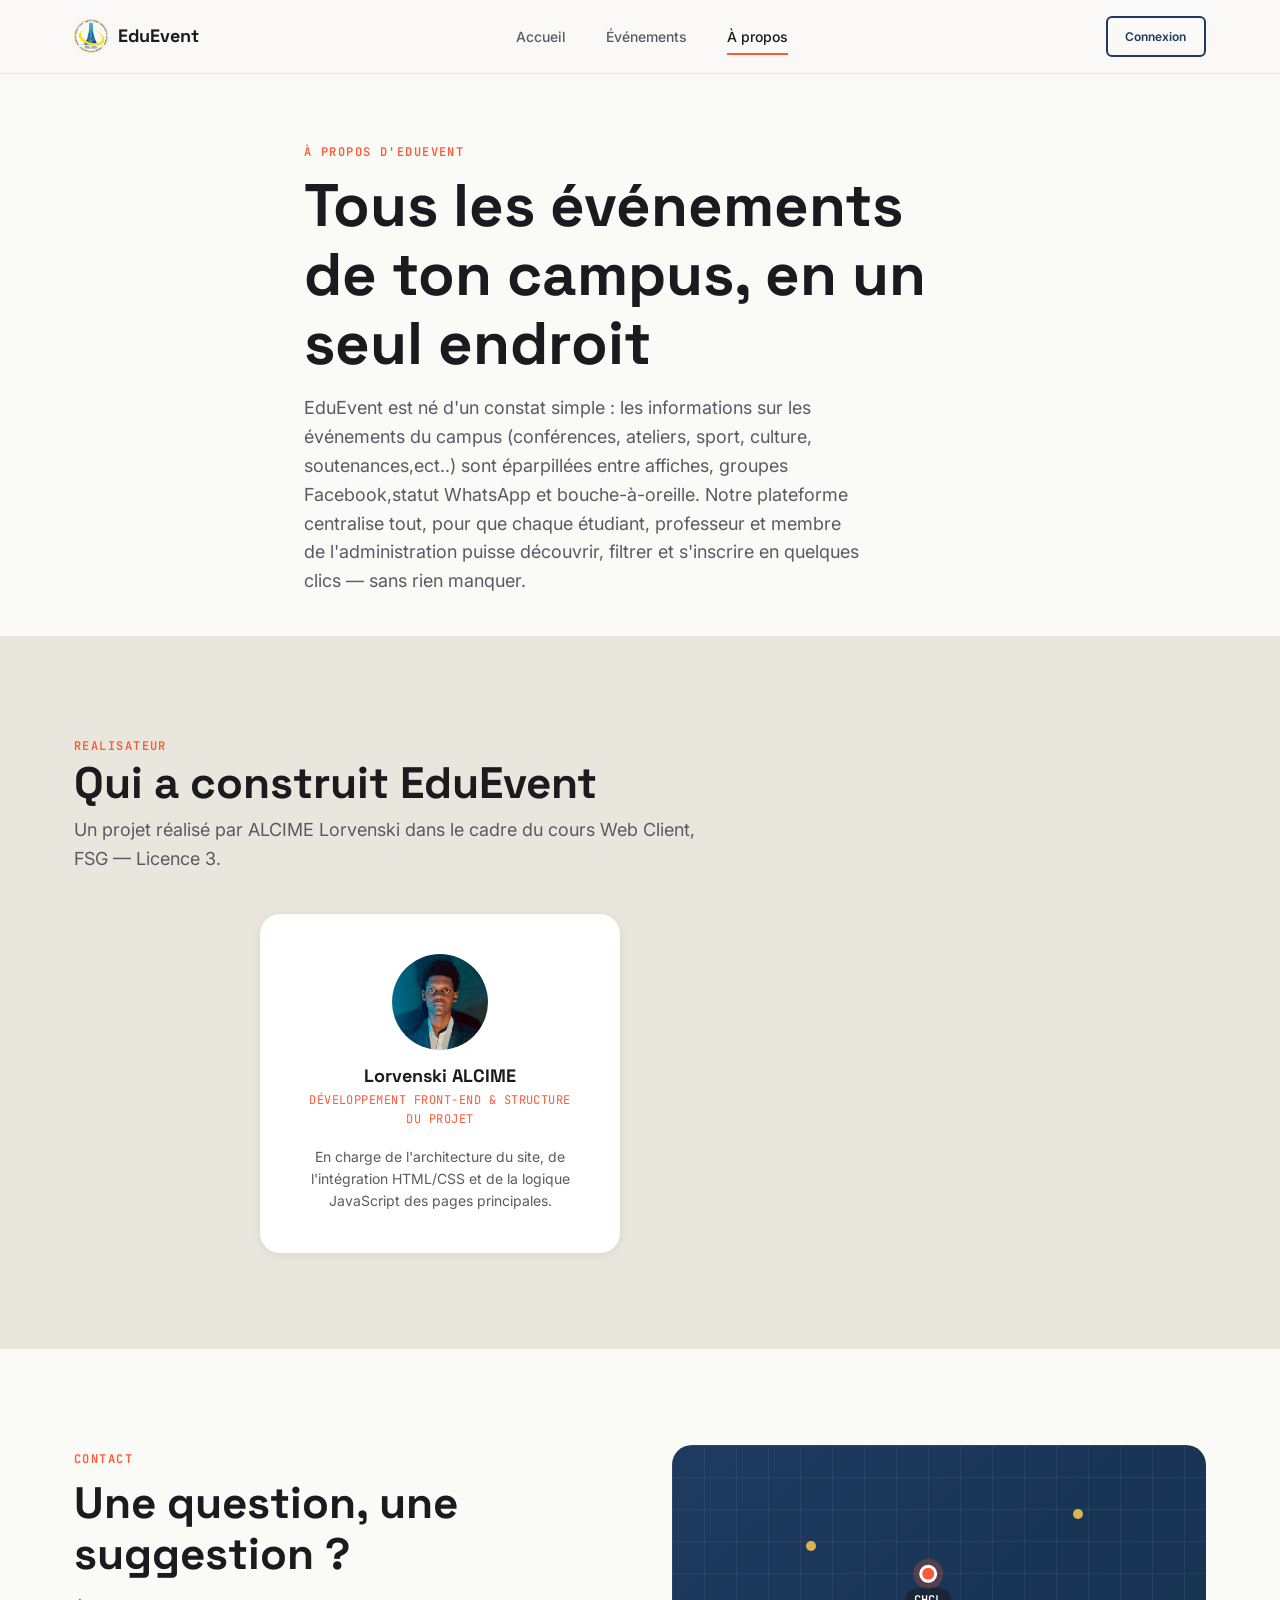
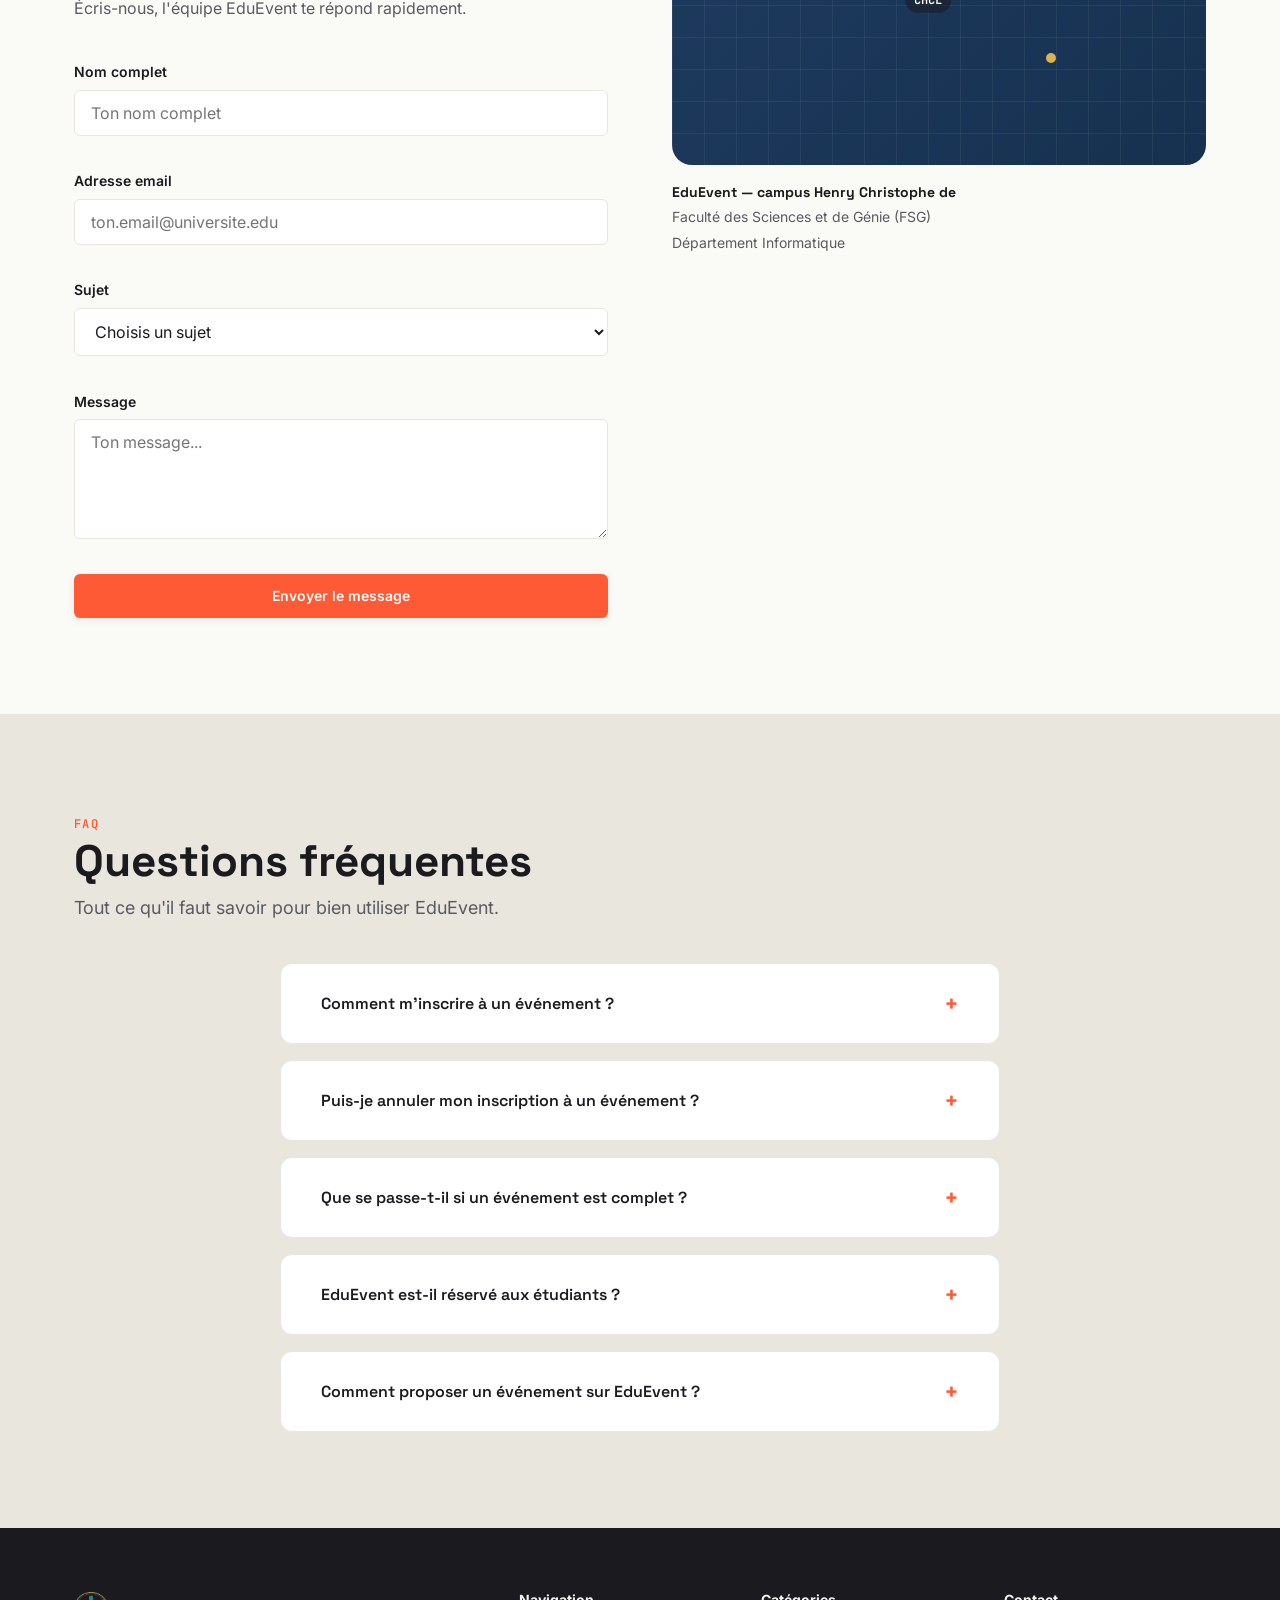
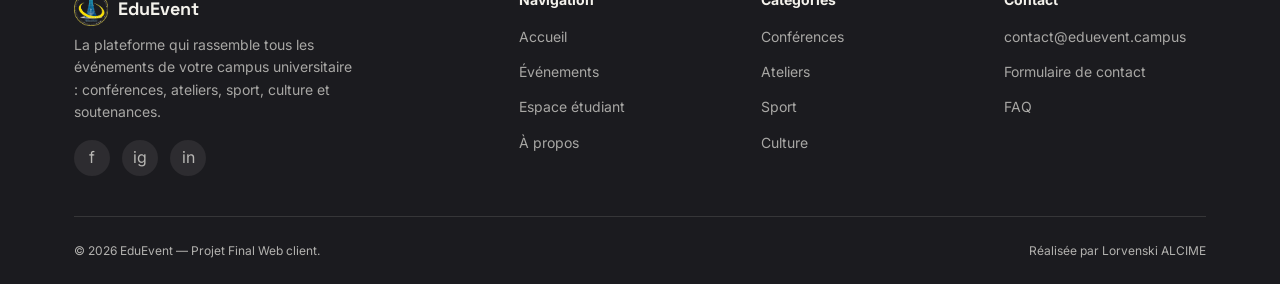
==== a-propos.html @ d927ce7f "Premier commit" ====
<!DOCTYPE html>
<html lang="fr">
<head>
  <meta charset="UTF-8">
  <meta name="viewport" content="width=device-width, initial-scale=1.0">
  <title>À propos — EduEvent</title>
  <meta name="description" content="Découvrez EduEvent, l'équipe derrière le projet, et contactez-nous pour toute question.">
  <link rel="stylesheet" href="css/style.css">
  <link rel="stylesheet" href="css/animations.css">
  <link rel="stylesheet" href="css/responsive.css">
</head>
<body>

  <!-- ============ HEADER ============ -->
  <header class="site-header">
    <nav class="nav">
      <a href="index.html" class="nav-logo">
        <img src="images/logo.png" alt="Logo EduEvent" class="logo-mark">
        EduEvent
      </a>

      <button class="nav-toggle" id="navToggle" aria-label="Ouvrir le menu" aria-expanded="false" aria-controls="navLinks">
        <span></span><span></span><span></span>
      </button>

      <ul class="nav-links" id="navLinks">
        <li><a href="index.html">Accueil</a></li>
        <li><a href="evenements.html">Événements</a></li>
        <li><a href="a-propos.html" class="active">À propos</a></li>
      </ul>

      <div class="nav-actions">
        <a href="profil.html" class="btn btn-secondary btn-sm">Connexion</a>
      </div>
    </nav>
  </header>

  <main>

    <!-- ============ PRÉSENTATION DE LA PLATEFORME ============ -->
    <section class="page-header">
      <div class="container about-intro">
        <span class="eyebrow">À propos d'EduEvent</span>
        <h1>Tous les événements de ton campus, en un seul endroit</h1>
        <p>
          EduEvent est né d'un constat simple : les informations sur les événements du campus
          (conférences, ateliers, sport, culture, soutenances,ect..) sont éparpillées entre affiches,
          groupes Facebook,statut WhatsApp et bouche-à-oreille. Notre plateforme centralise tout, pour que chaque
          étudiant, professeur et membre de l'administration puisse découvrir, filtrer et s'inscrire
          en quelques clics — sans rien manquer.
        </p>
      </div>
    </section>

    <!-- ============ realisateur ============ -->
    <section class="section section--alt">
      <div class="container">
        <div class="section-header">
          <span class="eyebrow">Realisateur</span>
          <h2>Qui a construit EduEvent</h2>
          <p>Un projet réalisé  par ALCIME Lorvenski dans le cadre du cours Web Client, FSG — Licence 3.</p>
        </div>

        <div class="team-grid">
          <article class="team-card">
            <img class="team-photo" src="images/events/Lorvensky.jpg" alt="Photo de Lorvensky">
            <h3 class="team-name">Lorvenski ALCIME</h3>
            <span class="team-role">Développement Front-End &amp; Structure du projet</span>
            <p class="team-bio">En charge de l'architecture du site, de l'intégration HTML/CSS et de la logique JavaScript des pages principales.</p>
          </article>

        </div>
      </div>
    </section>

    <!-- ============ CONTACT + CARTE ============ -->
    <section class="section" id="contact">
      <div class="container contact-grid">

        <div class="contact-form-wrap">
          <span class="eyebrow">Contact</span>
          <h2>Une question, une suggestion ?</h2>
          <p class="mt-sm">Écris-nous, l'équipe EduEvent te répond rapidement.</p>

          <form class="contact-form" id="contactForm" novalidate>
            <div class="form-group" id="contactNameGroup">
              <label for="contactName">Nom complet</label>
              <input type="text" id="contactName" name="contactName" placeholder="Ton nom complet">
              <span class="form-error" id="contactNameError"></span>
            </div>

            <div class="form-group" id="contactEmailGroup">
              <label for="contactEmail">Adresse email</label>
              <input type="email" id="contactEmail" name="contactEmail" placeholder="ton.email@universite.edu">
              <span class="form-error" id="contactEmailError"></span>
            </div>

            <div class="form-group" id="contactSubjectGroup">
              <label for="contactSubject">Sujet</label>
              <select id="contactSubject" name="contactSubject">
                <option value="">Choisis un sujet</option>
                <option value="question">Question générale</option>
                <option value="bug">Signaler un problème technique</option>
                <option value="partenariat">Proposer un événement / partenariat</option>
                <option value="autre">Autre</option>
              </select>
              <span class="form-error" id="contactSubjectError"></span>
            </div>

            <div class="form-group" id="contactMessageGroup">
              <label for="contactMessage">Message</label>
              <textarea id="contactMessage" name="contactMessage" placeholder="Ton message..."></textarea>
              <span class="form-error" id="contactMessageError"></span>
            </div>

            <button type="submit" class="btn btn-primary btn-block">Envoyer le message</button>
          </form>

          <p class="contact-success" id="contactSuccess" hidden>
            ✓ Merci ! Ton message a bien été envoyé, on te répond très vite.
          </p>
        </div>

        <div class="map-wrap">
          <div class="map-simulated" role="img" aria-label="Carte stylisée du campus Henry Christophe">
            <div class="map-grid-lines"></div>
            <div class="map-pin map-pin--main">
              <span class="map-pin-dot"></span>
              <span class="map-pin-label">CHCL</span>
            </div>
            <div class="map-pin map-pin--secondary" style="top: 30%; left: 25%;"></div>
            <div class="map-pin map-pin--secondary" style="top: 65%; left: 70%;"></div>
            <div class="map-pin map-pin--secondary" style="top: 20%; left: 75%;"></div>
          </div>
          <div class="map-info">
            <strong>EduEvent — campus Henry Christophe de </strong>
            <span>Faculté des Sciences et de Génie (FSG)</span>
            <span>Département Informatique</span>
          </div>
        </div>

      </div>
    </section>

    <!-- ============ FAQ ============ -->
    <section class="section section--alt" id="faq">
      <div class="container">
        <div class="section-header">
          <span class="eyebrow">FAQ</span>
          <h2>Questions fréquentes</h2>
          <p>Tout ce qu'il faut savoir pour bien utiliser EduEvent.</p>
        </div>

        <div class="accordion" id="faqAccordion">

          <div class="accordion-item">
            <button class="accordion-trigger" aria-expanded="false">
              <span>Comment m'inscrire à un événement ?</span>
              <span class="accordion-icon" aria-hidden="true">+</span>
            </button>
            <div class="accordion-content">
              <p>Va sur la page « Événements », trouve celui qui t'intéresse, clique sur « Voir plus » puis remplis le formulaire d'inscription sur la page de détail. Tu reçois une confirmation immédiate.</p>
            </div>
          </div>

          <div class="accordion-item">
            <button class="accordion-trigger" aria-expanded="false">
              <span>Puis-je annuler mon inscription à un événement ?</span>
              <span class="accordion-icon" aria-hidden="true">+</span>
            </button>
            <div class="accordion-content">
              <p>Oui. Connecte-toi à ton espace étudiant, va dans « Mes événements inscrits » et clique sur « Annuler » à côté de l'événement concerné.</p>
            </div>
          </div>

          <div class="accordion-item">
            <button class="accordion-trigger" aria-expanded="false">
              <span>Que se passe-t-il si un événement est complet ?</span>
              <span class="accordion-icon" aria-hidden="true">+</span>
            </button>
            <div class="accordion-content">
              <p>Le formulaire d'inscription est désactivé et la page affiche « Complet ». Tu peux contacter l'organisateur indiqué sur la page de l'événement pour savoir s'il existe une liste d'attente.</p>
            </div>
          </div>

          <div class="accordion-item">
            <button class="accordion-trigger" aria-expanded="false">
              <span>EduEvent est-il réservé aux étudiants ?</span>
              <span class="accordion-icon" aria-hidden="true">+</span>
            </button>
            <div class="accordion-content">
              <p>Non, la plateforme est ouverte à toute la communauté universitaire : étudiants, professeurs et personnel administratif peuvent consulter et s'inscrire aux événements.</p>
            </div>
          </div>

          <div class="accordion-item">
            <button class="accordion-trigger" aria-expanded="false">
              <span>Comment proposer un événement sur EduEvent ?</span>
              <span class="accordion-icon" aria-hidden="true">+</span>
            </button>
            <div class="accordion-content">
              <p>Utilise le formulaire de contact ci-dessus en choisissant le sujet « Proposer un événement / partenariat » : notre équipe étudie chaque proposition.</p>
            </div>
          </div>

        </div>
      </div>
    </section>

  </main>

  <!-- ============ FOOTER ============ -->
  <footer class="site-footer">
    <div class="container">
      <div class="footer-grid">
        <div class="footer-brand">
          <a href="index.html" class="nav-logo">
            <img src="images/logo.png" alt="Logo EduEvent" class="logo-mark">
            EduEvent
          </a>
          <p>La plateforme qui rassemble tous les événements de votre campus universitaire : conférences, ateliers, sport, culture et soutenances.</p>
          <div class="footer-social">
            <a href="#" aria-label="Facebook">f</a>
            <a href="#" aria-label="Instagram">ig</a>
            <a href="#" aria-label="LinkedIn">in</a>
          </div>
        </div>
        <div class="footer-col">
          <h4>Navigation</h4>
          <ul>
            <li><a href="index.html">Accueil</a></li>
            <li><a href="evenements.html">Événements</a></li>
            <li><a href="profil.html">Espace étudiant</a></li>
            <li><a href="a-propos.html">À propos</a></li>
          </ul>
        </div>
        <div class="footer-col">
          <h4>Catégories</h4>
          <ul>
            <li><a href="evenements.html?categorie=conference">Conférences</a></li>
            <li><a href="evenements.html?categorie=atelier">Ateliers</a></li>
            <li><a href="evenements.html?categorie=sport">Sport</a></li>
            <li><a href="evenements.html?categorie=culture">Culture</a></li>
          </ul>
        </div>
        <div class="footer-col">
          <h4>Contact</h4>
          <ul>
            <li><a href="mailto:contact@eduevent.campus">contact@eduevent.campus</a></li>
            <li><a href="a-propos.html#contact">Formulaire de contact</a></li>
            <li><a href="a-propos.html#faq">FAQ</a></li>
          </ul>
        </div>
      </div>
      <div class="footer-bottom">
        <span>© 2026 EduEvent — Projet Final Web client.</span>
        <span>Réalisée par Lorvenski ALCIME</span>
      </div>
    </div>
  </footer>

  <script src="js/main.js"></script>
</body>
</html>
---- css/style.css ----
/* ==========================================================================
   EduEvent — style.css
   Styles globaux : variables, reset, typographie, composants partagés
   ========================================================================== */

/* --- Polices --- */
@import url('https://fonts.googleapis.com/css2?family=Space+Grotesk:wght@500;600;700&family=Inter:wght@400;500;600;700&family=JetBrains+Mono:wght@400;500;600&display=swap');

/* --- Variables --- */
:root {
  /* Couleurs */
  --color-ink: #1B1B1F;
  --color-paper: #FAFAF7;
  --color-white: #FFFFFF;
  --color-coral: #FF5A36;
  --color-coral-dark: #E0431F;
  --color-navy: #1E3A5F;
  --color-navy-light: #2C5282;
  --color-amber: #FFC94D;
  --color-beige: #E8E6DD;

  /* Texte */
  --text-primary: var(--color-ink);
  --text-secondary: #5A5A63;
  --text-on-dark: #F4F2EC;

  /* Typographie */
  --font-display: 'Space Grotesk', sans-serif;
  --font-body: 'Inter', sans-serif;
  --font-mono: 'JetBrains Mono', monospace;

  /* Échelle de type */
  --fs-xs: 0.75rem;
  --fs-sm: 0.875rem;
  --fs-base: 1rem;
  --fs-md: 1.125rem;
  --fs-lg: 1.5rem;
  --fs-xl: 2rem;
  --fs-2xl: 2.75rem;
  --fs-3xl: 3.75rem;

  /* Espacements */
  --space-xs: 0.5rem;
  --space-sm: 1rem;
  --space-md: 1.5rem;
  --space-lg: 2.5rem;
  --space-xl: 4rem;
  --space-2xl: 6rem;

  /* Rayons & ombres */
  --radius-sm: 6px;
  --radius-md: 12px;
  --radius-lg: 20px;
  --shadow-sm: 0 2px 8px rgba(27, 27, 31, 0.08);
  --shadow-md: 0 8px 24px rgba(27, 27, 31, 0.12);
  --shadow-lg: 0 16px 40px rgba(27, 27, 31, 0.18);

  /* Largeur de contenu */
  --container-width: 1180px;
}

/* --- Reset --- */
* {
  margin: 0;
  padding: 0;
  box-sizing: border-box;
}

/* Garantit que l'attribut HTML [hidden] est toujours respecté, même si un
   composant définit son propre display (flex/grid/etc.) sur ce même élément.
   Sans cette règle, .auth-section{display:flex} par exemple écraserait le
   display:none implicite de [hidden] et l'élément resterait visible. */
[hidden] {
  display: none !important;
}

html {
  scroll-behavior: smooth;
}

body {
  font-family: var(--font-body);
  color: var(--text-primary);
  background-color: var(--color-paper);
  line-height: 1.6;
  -webkit-font-smoothing: antialiased;
}

img {
  max-width: 100%;
  display: block;
}

a {
  text-decoration: none;
  color: inherit;
}

ul, ol {
  list-style: none;
}

button {
  font-family: inherit;
  cursor: pointer;
  border: none;
  background: none;
}

input, textarea, select {
  font-family: inherit;
  font-size: inherit;
}

/* --- Focus visible (accessibilité) --- */
a:focus-visible,
button:focus-visible,
input:focus-visible,
textarea:focus-visible,
select:focus-visible {
  outline: 3px solid var(--color-coral);
  outline-offset: 2px;
  border-radius: var(--radius-sm);
}

/* --- Typographie --- */
h1, h2, h3, h4 {
  font-family: var(--font-display);
  color: var(--color-ink);
  line-height: 1.15;
  font-weight: 700;
}

h1 { font-size: var(--fs-3xl); }
h2 { font-size: var(--fs-2xl); }
h3 { font-size: var(--fs-lg); }
h4 { font-size: var(--fs-md); }

p {
  color: var(--text-secondary);
}

.eyebrow {
  font-family: var(--font-mono);
  font-size: var(--fs-xs);
  letter-spacing: 0.12em;
  text-transform: uppercase;
  color: var(--color-coral);
  font-weight: 600;
}

/* --- Layout --- */
.container {
  width: 100%;
  max-width: var(--container-width);
  margin: 0 auto;
  padding: 0 var(--space-md);
}

.section {
  padding: var(--space-2xl) 0;
}

.section-header {
  max-width: 640px;
  margin-bottom: var(--space-lg);
}

.section-header p {
  margin-top: var(--space-xs);
  font-size: var(--fs-md);
}

.section--alt {
  background-color: var(--color-beige);
}

.section--dark {
  background-color: var(--color-navy);
  color: var(--text-on-dark);
}

.section--dark h2,
.section--dark h3,
.section--dark h4 {
  color: var(--text-on-dark);
}

.section--dark p {
  color: rgba(244, 242, 236, 0.78);
}

/* --- Boutons --- */
.btn {
  display: inline-flex;
  align-items: center;
  justify-content: center;
  gap: 0.5rem;
  font-family: var(--font-body);
  font-weight: 600;
  font-size: var(--fs-sm);
  padding: 0.85rem 1.6rem;
  border-radius: var(--radius-sm);
  transition: transform 0.15s ease, box-shadow 0.15s ease, background-color 0.15s ease;
  white-space: nowrap;
}

.btn:hover {
  transform: translateY(-2px);
}

.btn-primary {
  background-color: var(--color-coral);
  color: var(--color-white);
  box-shadow: var(--shadow-sm);
}

.btn-primary:hover {
  background-color: var(--color-coral-dark);
  box-shadow: var(--shadow-md);
}

.btn-secondary {
  background-color: transparent;
  color: var(--color-navy);
  border: 2px solid var(--color-navy);
}

.btn-secondary:hover {
  background-color: var(--color-navy);
  color: var(--color-white);
}

.btn-ghost {
  background-color: rgba(255, 255, 255, 0.12);
  color: var(--text-on-dark);
  border: 1px solid rgba(244, 242, 236, 0.35);
}

.btn-ghost:hover {
  background-color: rgba(255, 255, 255, 0.22);
}

.btn-block {
  width: 100%;
}

.btn-sm {
  padding: 0.55rem 1.1rem;
  font-size: var(--fs-xs);
}

/* --- Header / Navigation --- */
.site-header {
  position: sticky;
  top: 0;
  z-index: 100;
  background-color: rgba(250, 249, 247, 0.92);
  backdrop-filter: blur(8px);
  border-bottom: 1px solid var(--color-beige);
}

.nav {
  display: flex;
  align-items: center;
  justify-content: space-between;
  padding: 1rem var(--space-md);
  max-width: var(--container-width);
  margin: 0 auto;
}

.nav-logo {
  display: flex;
  align-items: center;
  gap: 0.6rem;
  font-family: var(--font-display);
  font-weight: 700;
  font-size: var(--fs-md);
  color: var(--color-ink);
}

.nav-logo .logo-mark {
  width: 34px;
  height: 34px;
  border-radius: 8px;
  object-fit: cover;
  flex-shrink: 0;
}

.nav-links {
  display: flex;
  align-items: center;
  gap: var(--space-lg);
}

.nav-links a {
  font-weight: 500;
  font-size: var(--fs-sm);
  color: var(--text-secondary);
  position: relative;
  padding: 0.25rem 0;
}

.nav-links a:hover,
.nav-links a.active {
  color: var(--color-ink);
}

.nav-links a.active::after {
  content: '';
  position: absolute;
  left: 0;
  bottom: -6px;
  width: 100%;
  height: 2px;
  background-color: var(--color-coral);
}

.nav-actions {
  display: flex;
  align-items: center;
  gap: var(--space-sm);
}

.nav-toggle {
  display: none;
  flex-direction: column;
  gap: 5px;
  padding: 0.5rem;
}

.nav-toggle span {
  width: 22px;
  height: 2px;
  background-color: var(--color-ink);
  border-radius: 2px;
}

/* --- Footer --- */
.site-footer {
  background-color: var(--color-ink);
  color: rgba(244, 242, 236, 0.7);
  padding: var(--space-xl) 0 var(--space-md);
}

.footer-grid {
  display: grid;
  grid-template-columns: 2fr 1fr 1fr 1fr;
  gap: var(--space-lg);
  padding-bottom: var(--space-lg);
  border-bottom: 1px solid rgba(244, 242, 236, 0.12);
}

.footer-brand .nav-logo {
  color: var(--text-on-dark);
  margin-bottom: var(--space-xs);
}

.footer-brand p {
  color: rgba(244, 242, 236, 0.65);
  font-size: var(--fs-sm);
  max-width: 280px;
}

.footer-col h4 {
  color: var(--text-on-dark);
  font-size: var(--fs-sm);
  font-family: var(--font-body);
  font-weight: 700;
  margin-bottom: var(--space-sm);
}

.footer-col ul {
  display: flex;
  flex-direction: column;
  gap: 0.6rem;
}

.footer-col a {
  font-size: var(--fs-sm);
  color: rgba(244, 242, 236, 0.65);
  transition: color 0.15s ease;
}

.footer-col a:hover {
  color: var(--color-amber);
}

.footer-social {
  display: flex;
  gap: 0.75rem;
  margin-top: var(--space-sm);
}

.footer-social a {
  width: 36px;
  height: 36px;
  border-radius: 50%;
  background-color: rgba(244, 242, 236, 0.08);
  display: flex;
  align-items: center;
  justify-content: center;
  transition: background-color 0.15s ease;
}

.footer-social a:hover {
  background-color: var(--color-coral);
}

.footer-bottom {
  display: flex;
  justify-content: space-between;
  align-items: center;
  padding-top: var(--space-md);
  font-size: var(--fs-xs);
  flex-wrap: wrap;
  gap: var(--space-xs);
}

/* --- Ticket d'événement (signature visuelle) --- */
.ticket-card {
  display: grid;
  grid-template-columns: 1fr auto;
  background-color: var(--color-white);
  border-radius: var(--radius-md);
  overflow: hidden;
  box-shadow: var(--shadow-sm);
  transition: transform 0.2s ease, box-shadow 0.2s ease;
  position: relative;
}

.ticket-card:hover {
  transform: translateY(-6px);
  box-shadow: var(--shadow-lg);
}

.ticket-main {
  display: flex;
  flex-direction: column;
}

.ticket-image {
  width: 100%;
  aspect-ratio: 16/10;
  object-fit: cover;
  background-color: var(--color-beige);
}

.ticket-body {
  padding: var(--space-sm) var(--space-sm) var(--space-md);
  display: flex;
  flex-direction: column;
  gap: 0.5rem;
  flex: 1;
}

.ticket-category {
  font-family: var(--font-mono);
  font-size: var(--fs-xs);
  letter-spacing: 0.06em;
  text-transform: uppercase;
  color: var(--color-coral);
  font-weight: 600;
}

.ticket-title {
  font-size: var(--fs-md);
  line-height: 1.3;
}

.ticket-meta {
  display: flex;
  flex-direction: column;
  gap: 0.3rem;
  font-size: var(--fs-sm);
  color: var(--text-secondary);
  margin-top: auto;
  padding-top: 0.5rem;
}

.ticket-meta span {
  display: flex;
  align-items: center;
  gap: 0.4rem;
}

.ticket-footer {
  display: flex;
  align-items: center;
  justify-content: space-between;
  padding-top: var(--space-sm);
  margin-top: 0.5rem;
}

/* Le talon perforé, façon vrai billet */
.ticket-stub {
  width: 64px;
  background-color: var(--color-navy);
  display: flex;
  align-items: center;
  justify-content: center;
  position: relative;
  border-left: 2px dashed rgba(244, 242, 236, 0.35);
}

.ticket-stub::before,
.ticket-stub::after {
  content: '';
  position: absolute;
  width: 18px;
  height: 18px;
  background-color: var(--color-paper);
  border-radius: 50%;
  left: -9px;
}

.ticket-stub::before { top: -9px; }
.ticket-stub::after { bottom: -9px; }

.ticket-stub-label {
  font-family: var(--font-mono);
  font-size: var(--fs-xs);
  font-weight: 600;
  color: var(--text-on-dark);
  letter-spacing: 0.1em;
  text-transform: uppercase;
  writing-mode: vertical-rl;
  transform: rotate(180deg);
}

/* --- Badge places restantes --- */
.badge-places {
  font-family: var(--font-mono);
  font-size: var(--fs-xs);
  font-weight: 600;
  padding: 0.3rem 0.65rem;
  border-radius: 999px;
  background-color: var(--color-beige);
  color: var(--color-navy);
}

.badge-places.is-low {
  background-color: rgba(255, 90, 54, 0.12);
  color: var(--color-coral-dark);
}

.badge-places.is-full {
  background-color: rgba(27, 27, 31, 0.08);
  color: var(--text-secondary);
}

/* --- Grille responsive générique --- */
.grid-events {
  display: grid;
  grid-template-columns: repeat(auto-fit, minmax(280px, 1fr));
  gap: var(--space-md);
}

/* --- Formulaires --- */
.form-group {
  display: flex;
  flex-direction: column;
  gap: 0.4rem;
  margin-bottom: var(--space-sm);
}

.form-group label {
  font-size: var(--fs-sm);
  font-weight: 600;
  color: var(--color-ink);
}

.form-group input,
.form-group select,
.form-group textarea {
  padding: 0.75rem 1rem;
  border: 1.5px solid var(--color-beige);
  border-radius: var(--radius-sm);
  background-color: var(--color-white);
  font-size: var(--fs-base);
  color: var(--text-primary);
  transition: border-color 0.15s ease;
}

.form-group input:focus,
.form-group select:focus,
.form-group textarea:focus {
  border-color: var(--color-navy);
}

.form-group textarea {
  resize: vertical;
  min-height: 120px;
}

.form-error {
  font-size: var(--fs-xs);
  color: var(--color-coral-dark);
  font-weight: 500;
  min-height: 1em;
}

.form-group.has-error input,
.form-group.has-error select,
.form-group.has-error textarea {
  border-color: var(--color-coral);
}

.form-row {
  display: grid;
  grid-template-columns: 1fr 1fr;
  gap: var(--space-sm);
}

/* --- Utilitaires --- */
.text-center { text-align: center; }
.mt-sm { margin-top: var(--space-sm); }
.mt-md { margin-top: var(--space-md); }
.mt-lg { margin-top: var(--space-lg); }
.visually-hidden {
  position: absolute;
  width: 1px;
  height: 1px;
  overflow: hidden;
  clip: rect(0,0,0,0);
}

/* ==========================================================================
   Composants — Page Accueil
   ========================================================================== */

/* --- Hero --- */
.hero {
  position: relative;
  padding: var(--space-xl) 0 var(--space-2xl);
  overflow: hidden;
  background-image:
    linear-gradient(rgba(250, 249, 247, 0.93), rgba(250, 249, 247, 0.93)),
    url('../images/hero-bg.jpg');
  background-size: cover;
  background-position: center;
}

.hero-grid {
  display: grid;
  grid-template-columns: 1.1fr 0.9fr;
  gap: var(--space-xl);
  align-items: center;
}

.hero-content h1 {
  margin-top: var(--space-sm);
}

.text-coral { color: var(--color-coral); }

.hero-subtitle {
  font-size: var(--fs-md);
  max-width: 480px;
  margin-top: var(--space-sm);
}

.hero-actions {
  display: flex;
  gap: var(--space-sm);
  margin-top: var(--space-lg);
  flex-wrap: wrap;
}

/* Pile de tickets décalés dans le hero */
.hero-visual {
  position: relative;
  height: 380px;
}

.hero-ticket-stack {
  position: relative;
  width: 100%;
  height: 100%;
}

.hero-ticket {
  position: absolute;
  display: flex;
  flex-direction: column;
  gap: 0.3rem;
  background-color: var(--color-white);
  border-radius: var(--radius-md);
  padding: var(--space-sm) var(--space-md);
  box-shadow: var(--shadow-md);
  width: 250px;
  border-left: 4px solid var(--color-coral);
}

.hero-ticket strong {
  font-family: var(--font-display);
  font-size: var(--fs-base);
  color: var(--color-ink);
}

.hero-ticket-date {
  font-family: var(--font-mono);
  font-size: var(--fs-xs);
  color: var(--text-secondary);
}

.hero-ticket--1 {
  top: 0;
  right: 40px;
  z-index: 3;
}

.hero-ticket--2 {
  top: 140px;
  right: 140px;
  z-index: 2;
  border-left-color: var(--color-navy);
}

.hero-ticket--3 {
  top: 280px;
  right: 20px;
  z-index: 1;
  border-left-color: var(--color-amber);
}

/* --- Stats --- */
.stats-section {
  padding: var(--space-xl) 0;
}

.stats-grid {
  display: grid;
  grid-template-columns: repeat(4, 1fr);
  gap: var(--space-lg);
  text-align: center;
}

.stat-item {
  display: flex;
  flex-direction: column;
  gap: 0.4rem;
}

.stat-number {
  font-family: var(--font-mono);
  font-size: var(--fs-2xl);
  font-weight: 600;
  color: var(--color-amber);
}

.stat-label {
  font-size: var(--fs-sm);
  color: rgba(244, 242, 236, 0.75);
}

/* --- Newsletter --- */
.newsletter-section {
  overflow: hidden;
}

.newsletter-text h2 {
  margin-top: var(--space-xs);
}

.newsletter-grid {
  display: grid;
  grid-template-columns: 1.2fr 1fr;
  gap: var(--space-lg);
  align-items: center;
}

.newsletter-form {
  display: flex;
  gap: 0.75rem;
  align-items: flex-start;
}

.newsletter-form .form-group {
  flex: 1;
  margin-bottom: 0;
}

.newsletter-success {
  margin-top: var(--space-sm);
  color: var(--color-navy);
  font-weight: 600;
  grid-column: 2;
}

.loading-text {
  color: var(--text-secondary);
  font-style: italic;
}

/* ==========================================================================
   Composants — Page Liste des événements
   ========================================================================== */

/* --- En-tête de page --- */
.page-header {
  padding: var(--space-xl) 0 var(--space-lg);
}

.page-header h1 {
  margin-top: var(--space-xs);
}

.page-header p {
  margin-top: var(--space-xs);
  font-size: var(--fs-md);
  max-width: 560px;
}

/* --- Barre de recherche --- */
.filters-section {
  padding-bottom: var(--space-lg);
}

.search-bar {
  display: flex;
  align-items: center;
  gap: 0.75rem;
  background-color: var(--color-white);
  border: 1.5px solid var(--color-beige);
  border-radius: var(--radius-md);
  padding: 0.9rem 1.2rem;
  margin-bottom: var(--space-md);
  transition: border-color 0.15s ease;
}

.search-bar:focus-within {
  border-color: var(--color-navy);
}

.search-icon {
  font-size: var(--fs-md);
  opacity: 0.6;
}

.search-bar input {
  flex: 1;
  border: none;
  background: transparent;
  font-size: var(--fs-base);
  color: var(--text-primary);
}

.search-bar input:focus {
  outline: none;
}

/* --- Filtres --- */
.filters-row {
  display: flex;
  justify-content: space-between;
  align-items: flex-start;
  gap: var(--space-md);
  flex-wrap: wrap;
}

.filter-group {
  display: flex;
  flex-wrap: wrap;
  gap: 0.6rem;
}

.filter-chip {
  font-family: var(--font-body);
  font-size: var(--fs-sm);
  font-weight: 500;
  padding: 0.55rem 1.1rem;
  border-radius: 999px;
  background-color: var(--color-white);
  border: 1.5px solid var(--color-beige);
  color: var(--text-secondary);
  transition: all 0.15s ease;
  white-space: nowrap;
}

.filter-chip:hover {
  border-color: var(--color-navy);
  color: var(--color-navy);
}

.filter-chip.is-active {
  background-color: var(--color-navy);
  border-color: var(--color-navy);
  color: var(--color-white);
}

.filters-secondary {
  display: flex;
  align-items: center;
  gap: 0.75rem;
}

#dateFilter {
  padding: 0.6rem 1rem;
  border-radius: var(--radius-sm);
  border: 1.5px solid var(--color-beige);
  background-color: var(--color-white);
  font-size: var(--fs-sm);
  color: var(--text-primary);
}

/* --- Toggle vue grille/liste --- */
.view-toggle {
  display: flex;
  border: 1.5px solid var(--color-beige);
  border-radius: var(--radius-sm);
  overflow: hidden;
}

.view-btn {
  padding: 0.55rem 0.85rem;
  background-color: var(--color-white);
  font-size: var(--fs-md);
  color: var(--text-secondary);
  transition: background-color 0.15s ease, color 0.15s ease;
}

.view-btn.is-active {
  background-color: var(--color-navy);
  color: var(--color-white);
}

/* --- Résultats meta --- */
.results-meta {
  display: flex;
  align-items: center;
  justify-content: space-between;
  margin-top: var(--space-md);
  font-size: var(--fs-sm);
  color: var(--text-secondary);
}

.btn-reset {
  color: var(--color-coral);
  font-weight: 600;
  font-size: var(--fs-sm);
}

.btn-reset:hover {
  text-decoration: underline;
}

/* --- Aucun résultat --- */
.no-results {
  text-align: center;
  padding: var(--space-xl) var(--space-md);
  font-size: var(--fs-md);
  max-width: 480px;
  margin: 0 auto;
}

/* --- Vue liste (le ticket s'étire en ligne horizontale) ---
   .ticket-card reste display:grid à 2 colonnes (main | stub), inchangé.
   On transforme seulement .ticket-main en ligne horizontale interne :
   image | corps (titre+meta) | footer (badge+bouton), avec largeurs fixes
   pour l'image et le footer afin que rien ne se chevauche. */
.grid-events.is-list-view {
  display: flex;
  flex-direction: column;
  gap: var(--space-sm);
}

.grid-events.is-list-view .ticket-main {
  flex-direction: row;
  align-items: stretch;
}

.grid-events.is-list-view .ticket-image {
  width: 200px;
  flex: 0 0 200px;
  aspect-ratio: auto;
  height: auto;
}

.grid-events.is-list-view .ticket-body {
  flex: 1;
  min-width: 0;
  flex-direction: row;
  align-items: center;
  gap: var(--space-md);
  padding: var(--space-sm) var(--space-md);
}

.grid-events.is-list-view .ticket-info {
  flex: 1;
  min-width: 0;
  display: flex;
  flex-direction: column;
  gap: 0.3rem;
}

.grid-events.is-list-view .ticket-meta {
  flex-direction: row;
  gap: var(--space-md);
  margin-top: 0;
  padding-top: 0;
}

.grid-events.is-list-view .ticket-footer {
  flex: 0 0 auto;
  flex-direction: column;
  align-items: flex-end;
  gap: 0.5rem;
  justify-content: center;
  padding: 0 var(--space-md);
  margin-top: 0;
}

/* ==========================================================================
   Composants — Page Détail événement
   ========================================================================== */

/* --- Bannière --- */
.detail-banner {
  position: relative;
  height: 380px;
  overflow: hidden;
}

.detail-banner-img {
  width: 100%;
  height: 100%;
  object-fit: cover;
}

.detail-banner-overlay {
  position: absolute;
  inset: 0;
  background: linear-gradient(180deg, rgba(27,27,31,0.15) 0%, rgba(27,27,31,0.78) 100%);
}

.detail-banner-content {
  position: absolute;
  bottom: 0;
  left: 0;
  right: 0;
  padding-bottom: var(--space-lg);
  display: flex;
  flex-direction: column;
  gap: 0.5rem;
}

.detail-banner-content .eyebrow {
  color: var(--color-amber);
}

.detail-banner-content h1 {
  color: var(--color-white);
  font-size: var(--fs-2xl);
}

.btn-back {
  display: inline-flex;
  align-self: flex-start;
  color: rgba(255,255,255,0.85);
  font-size: var(--fs-sm);
  font-weight: 500;
  margin-bottom: var(--space-md);
  transition: color 0.15s ease;
}

.btn-back:hover {
  color: var(--color-white);
}

/* --- Grille principale --- */
.detail-grid {
  display: grid;
  grid-template-columns: 1fr 380px;
  gap: var(--space-xl);
  padding: var(--space-xl) var(--space-md);
}

.detail-main {
  display: flex;
  flex-direction: column;
  gap: var(--space-xl);
}

.detail-section h2 {
  margin-bottom: var(--space-sm);
}

.detail-section .section-subtitle {
  margin-top: -0.5rem;
  margin-bottom: var(--space-md);
  font-size: var(--fs-sm);
}

/* --- Liste d'infos --- */
.detail-infos-list {
  display: grid;
  grid-template-columns: 1fr 1fr;
  gap: var(--space-md);
}

.detail-infos-list li {
  display: flex;
  align-items: flex-start;
  gap: 0.75rem;
  background-color: var(--color-white);
  border: 1.5px solid var(--color-beige);
  border-radius: var(--radius-md);
  padding: var(--space-sm) var(--space-md);
}

.detail-info-icon {
  font-size: var(--fs-lg);
  line-height: 1;
}

.detail-infos-list li div {
  display: flex;
  flex-direction: column;
  gap: 0.15rem;
}

.detail-infos-list strong {
  font-size: var(--fs-xs);
  text-transform: uppercase;
  letter-spacing: 0.05em;
  color: var(--text-secondary);
}

.detail-infos-list span {
  font-size: var(--fs-base);
  color: var(--color-ink);
  font-weight: 500;
}

/* --- Erreur / non trouvé --- */
.detail-error {
  padding: var(--space-2xl) var(--space-md);
  text-align: center;
}

.detail-error p {
  margin-top: var(--space-xs);
}

/* --- Sidebar inscription --- */
.detail-sidebar {
  position: relative;
}

.registration-card {
  background-color: var(--color-white);
  border: 1.5px solid var(--color-beige);
  border-radius: var(--radius-lg);
  padding: var(--space-lg);
  position: sticky;
  top: 90px;
  display: flex;
  flex-direction: column;
  gap: var(--space-md);
}

/* --- Compteur de places --- */
.places-counter {
  display: flex;
  flex-direction: column;
  gap: 0.5rem;
}

.places-counter-bar {
  width: 100%;
  height: 8px;
  border-radius: 999px;
  background-color: var(--color-beige);
  overflow: hidden;
}

.places-counter-fill {
  height: 100%;
  background-color: var(--color-coral);
  border-radius: 999px;
  transition: width 0.6s ease;
}

.places-counter-fill.is-low {
  background-color: var(--color-coral-dark);
}

.places-counter-fill.is-full {
  background-color: var(--text-secondary);
}

.places-counter-text {
  font-family: var(--font-mono);
  font-size: var(--fs-sm);
  font-weight: 600;
  color: var(--color-navy);
}

.registration-success {
  background-color: rgba(30, 58, 95, 0.08);
  color: var(--color-navy);
  font-weight: 600;
  font-size: var(--fs-sm);
  padding: var(--space-sm);
  border-radius: var(--radius-sm);
  text-align: center;
}

.registration-full {
  background-color: rgba(27, 27, 31, 0.06);
  color: var(--text-secondary);
  font-weight: 500;
  font-size: var(--fs-sm);
  padding: var(--space-sm);
  border-radius: var(--radius-sm);
  text-align: center;
}

/* --- Partage social --- */
.share-block {
  display: flex;
  align-items: center;
  gap: 0.75rem;
  padding-top: var(--space-sm);
  border-top: 1px solid var(--color-beige);
}

.share-label {
  font-size: var(--fs-sm);
  color: var(--text-secondary);
  font-weight: 500;
}

.share-links {
  display: flex;
  gap: 0.5rem;
}

.share-link {
  width: 34px;
  height: 34px;
  border-radius: 50%;
  background-color: var(--color-beige);
  display: flex;
  align-items: center;
  justify-content: center;
  font-size: var(--fs-sm);
  font-weight: 600;
  color: var(--color-navy);
  transition: background-color 0.15s ease, color 0.15s ease;
}

.share-link:hover {
  background-color: var(--color-navy);
  color: var(--color-white);
}

/* --- Commentaires / témoignages --- */
.comments-list {
  display: flex;
  flex-direction: column;
  gap: var(--space-md);
  margin-bottom: var(--space-lg);
}

.comment-item {
  background-color: var(--color-white);
  border: 1.5px solid var(--color-beige);
  border-radius: var(--radius-md);
  padding: var(--space-md);
}

.comment-header {
  display: flex;
  align-items: center;
  justify-content: space-between;
  margin-bottom: 0.4rem;
}

.comment-author {
  font-weight: 600;
  color: var(--color-ink);
  font-size: var(--fs-sm);
}

.comment-rating {
  color: var(--color-amber);
  font-size: var(--fs-sm);
  letter-spacing: 0.05em;
}

.comment-text {
  font-size: var(--fs-sm);
  color: var(--text-secondary);
}

.comment-form {
  background-color: var(--color-beige);
  border-radius: var(--radius-md);
  padding: var(--space-lg);
}

.comment-form h3 {
  margin-bottom: var(--space-sm);
  font-size: var(--fs-md);
}

.comment-form .form-group select,
.comment-form .form-group input,
.comment-form .form-group textarea {
  background-color: var(--color-white);
}

.no-comments {
  color: var(--text-secondary);
  font-style: italic;
  font-size: var(--fs-sm);
}

/* ==========================================================================
   Composants — Page Espace étudiant (profil.html)
   ========================================================================== */

/* --- Section authentification --- */
.auth-section {
  padding: var(--space-2xl) 0;
  min-height: 70vh;
  display: flex;
  align-items: center;
}

.auth-container {
  max-width: 460px;
}

.auth-tabs {
  display: flex;
  background-color: var(--color-beige);
  border-radius: var(--radius-md);
  padding: 0.3rem;
  margin-bottom: var(--space-lg);
}

.auth-tab {
  flex: 1;
  padding: 0.65rem;
  border-radius: var(--radius-sm);
  font-weight: 600;
  font-size: var(--fs-sm);
  color: var(--text-secondary);
  transition: all 0.15s ease;
}

.auth-tab.is-active {
  background-color: var(--color-white);
  color: var(--color-navy);
  box-shadow: var(--shadow-sm);
}

.auth-form h1 {
  font-size: var(--fs-xl);
}

.auth-subtitle {
  margin-top: 0.4rem;
  margin-bottom: var(--space-lg);
  font-size: var(--fs-sm);
}

.auth-hint {
  margin-top: var(--space-sm);
  font-size: var(--fs-xs);
  color: var(--text-secondary);
  text-align: center;
  background-color: var(--color-beige);
  padding: 0.6rem;
  border-radius: var(--radius-sm);
}

.auth-hint strong {
  color: var(--color-navy);
  font-family: var(--font-mono);
}

/* --- Section profil (connecté) --- */
.profile-section {
  padding: var(--space-xl) 0 var(--space-2xl);
}

.profile-card {
  display: flex;
  align-items: center;
  gap: var(--space-md);
  background-color: var(--color-white);
  border: 1.5px solid var(--color-beige);
  border-radius: var(--radius-lg);
  padding: var(--space-lg);
  flex-wrap: wrap;
}

.profile-photo {
  width: 84px;
  height: 84px;
  border-radius: 50%;
  object-fit: cover;
  background-color: var(--color-beige);
  flex-shrink: 0;
}

.profile-info {
  flex: 1;
  min-width: 200px;
}

.profile-info h1 {
  font-size: var(--fs-lg);
}

.profile-email {
  font-size: var(--fs-sm);
  color: var(--text-secondary);
  font-family: var(--font-mono);
  margin-top: 0.2rem;
}

.profile-tags {
  display: flex;
  gap: 0.5rem;
  margin-top: var(--space-sm);
  flex-wrap: wrap;
}

.profile-tag {
  font-size: var(--fs-xs);
  font-weight: 600;
  padding: 0.3rem 0.7rem;
  border-radius: 999px;
  background-color: var(--color-beige);
  color: var(--color-navy);
}

/* --- Liste "Mes événements" --- */
.my-events-list {
  display: flex;
  flex-direction: column;
  gap: var(--space-sm);
}

.my-event-item {
  display: flex;
  align-items: center;
  gap: var(--space-md);
  background-color: var(--color-white);
  border: 1.5px solid var(--color-beige);
  border-radius: var(--radius-md);
  padding: var(--space-sm) var(--space-md);
}

.my-event-thumb {
  width: 72px;
  height: 72px;
  border-radius: var(--radius-sm);
  object-fit: cover;
  flex-shrink: 0;
  background-color: var(--color-beige);
}

.my-event-info {
  flex: 1;
  min-width: 0;
}

.my-event-category {
  font-family: var(--font-mono);
  font-size: var(--fs-xs);
  color: var(--color-coral);
  text-transform: uppercase;
  letter-spacing: 0.05em;
  font-weight: 600;
}

.my-event-title {
  font-family: var(--font-display);
  font-weight: 600;
  font-size: var(--fs-base);
  color: var(--color-ink);
  margin-top: 0.1rem;
}

.my-event-meta {
  font-size: var(--fs-sm);
  color: var(--text-secondary);
  margin-top: 0.1rem;
}

.my-event-actions {
  display: flex;
  gap: 0.5rem;
  flex-shrink: 0;
}

.btn-cancel {
  font-size: var(--fs-xs);
  font-weight: 600;
  color: var(--color-coral-dark);
  padding: 0.5rem 0.9rem;
  border-radius: var(--radius-sm);
  border: 1.5px solid rgba(255, 90, 54, 0.3);
  transition: background-color 0.15s ease;
}

.btn-cancel:hover {
  background-color: rgba(255, 90, 54, 0.08);
}

.no-registrations {
  text-align: center;
  padding: var(--space-xl) var(--space-md);
  font-size: var(--fs-md);
}

.no-registrations a {
  color: var(--color-coral);
  font-weight: 600;
}

.no-registrations a:hover {
  text-decoration: underline;
}

/* ==========================================================================
   Composants — Page À propos (a-propos.html)
   ========================================================================== */

/* --- Intro --- */
.about-intro {
  max-width: 720px;
}

.about-intro p {
  margin-top: var(--space-sm);
  font-size: var(--fs-md);
}

/* --- Équipe --- */
.team-grid {
  display: grid;
  grid-template-columns: repeat(2, 1fr);
  gap: var(--space-lg);
  max-width: 760px;
  margin: 0 auto;
}

.team-card {
  background-color: var(--color-white);
  border-radius: var(--radius-lg);
  padding: var(--space-lg);
  text-align: center;
  box-shadow: var(--shadow-sm);
}

.team-photo {
  width: 96px;
  height: 96px;
  border-radius: 50%;
  object-fit: cover;
  margin: 0 auto var(--space-sm);
  background-color: var(--color-beige);
}

.team-name {
  font-size: var(--fs-md);
}

.team-role {
  display: block;
  font-family: var(--font-mono);
  font-size: var(--fs-xs);
  color: var(--color-coral);
  text-transform: uppercase;
  letter-spacing: 0.04em;
  margin-top: 0.3rem;
  margin-bottom: var(--space-sm);
}

.team-bio {
  font-size: var(--fs-sm);
}

/* --- Contact + carte --- */
.contact-grid {
  display: grid;
  grid-template-columns: 1fr 1fr;
  gap: var(--space-xl);
  align-items: start;
}

.contact-form-wrap h2 {
  margin-top: var(--space-xs);
}

.contact-form {
  margin-top: var(--space-lg);
}

.contact-success {
  margin-top: var(--space-lg);
  background-color: rgba(30, 58, 95, 0.08);
  color: var(--color-navy);
  font-weight: 600;
  padding: var(--space-md);
  border-radius: var(--radius-md);
  text-align: center;
}

/* --- Carte simulée en CSS --- */
.map-wrap {
  display: flex;
  flex-direction: column;
  gap: var(--space-sm);
}

.map-simulated {
  position: relative;
  height: 320px;
  border-radius: var(--radius-lg);
  background: linear-gradient(135deg, var(--color-navy) 0%, #16314f 100%);
  overflow: hidden;
}

.map-grid-lines {
  position: absolute;
  inset: 0;
  background-image:
    linear-gradient(rgba(255,255,255,0.06) 1px, transparent 1px),
    linear-gradient(90deg, rgba(255,255,255,0.06) 1px, transparent 1px);
  background-size: 32px 32px;
}

.map-pin {
  position: absolute;
  display: flex;
  flex-direction: column;
  align-items: center;
  gap: 0.3rem;
}

.map-pin--main {
  top: 45%;
  left: 48%;
  transform: translate(-50%, -50%);
}

.map-pin--main .map-pin-dot {
  width: 18px;
  height: 18px;
  border-radius: 50%;
  background-color: var(--color-coral);
  border: 3px solid var(--color-white);
  box-shadow: 0 0 0 6px rgba(255, 90, 54, 0.25);
}

.map-pin-label {
  font-family: var(--font-mono);
  font-size: var(--fs-xs);
  font-weight: 600;
  color: var(--color-white);
  background-color: rgba(27, 27, 31, 0.55);
  padding: 0.2rem 0.55rem;
  border-radius: 999px;
  white-space: nowrap;
}

.map-pin--secondary {
  width: 10px;
  height: 10px;
  border-radius: 50%;
  background-color: var(--color-amber);
  opacity: 0.85;
}

.map-info {
  display: flex;
  flex-direction: column;
  gap: 0.2rem;
  font-size: var(--fs-sm);
  color: var(--text-secondary);
}

.map-info strong {
  color: var(--color-ink);
  font-family: var(--font-display);
}

/* --- FAQ Accordéon --- */
.accordion {
  display: flex;
  flex-direction: column;
  gap: var(--space-sm);
  max-width: 720px;
  margin: 0 auto;
}

.accordion-item {
  background-color: var(--color-white);
  border-radius: var(--radius-md);
  border: 1.5px solid var(--color-beige);
  overflow: hidden;
}

.accordion-trigger {
  width: 100%;
  display: flex;
  align-items: center;
  justify-content: space-between;
  padding: var(--space-md) var(--space-lg);
  font-family: var(--font-display);
  font-weight: 600;
  font-size: var(--fs-base);
  color: var(--color-ink);
  text-align: left;
}

.accordion-icon {
  font-size: var(--fs-lg);
  color: var(--color-coral);
  transition: transform 0.25s ease;
  flex-shrink: 0;
  margin-left: var(--space-sm);
}

.accordion-trigger[aria-expanded="true"] .accordion-icon {
  transform: rotate(45deg);
}

.accordion-content {
  max-height: 0;
  overflow: hidden;
  padding: 0 var(--space-lg);
}

.accordion-content p {
  font-size: var(--fs-sm);
  padding-bottom: var(--space-md);
}

.accordion-item.is-open .accordion-content {
  max-height: 300px;
}
---- css/animations.css ----
/* ==========================================================================
   EduEvent — animations.css
   Transitions et keyframes partagées
   ========================================================================== */

@media (prefers-reduced-motion: no-preference) {

  /* --- Apparition au chargement (hero) --- */
  @keyframes fadeInUp {
    from {
      opacity: 0;
      transform: translateY(18px);
    }
    to {
      opacity: 1;
      transform: translateY(0);
    }
  }

  .fade-in-up {
    animation: fadeInUp 0.7s ease forwards;
  }

  .fade-in-up.delay-1 { animation-delay: 0.15s; }
  .fade-in-up.delay-2 { animation-delay: 0.3s; }

  /* --- Apparition au scroll (cartes, sections) --- */
  .reveal-on-scroll {
    opacity: 0;
    transform: translateY(24px);
    transition: opacity 0.6s ease, transform 0.6s ease;
  }

  .reveal-on-scroll.is-visible {
    opacity: 1;
    transform: translateY(0);
  }

  /* --- Tickets du hero : légère flottaison décalée --- */
  @keyframes floatTicket {
    0%, 100% { transform: translateY(0) rotate(var(--tilt, 0deg)); }
    50% { transform: translateY(-8px) rotate(var(--tilt, 0deg)); }
  }

  .hero-ticket--1 { --tilt: -2deg; animation: floatTicket 6s ease-in-out infinite; }
  .hero-ticket--2 { --tilt: 1.5deg; animation: floatTicket 7s ease-in-out infinite; animation-delay: 0.4s; }
  .hero-ticket--3 { --tilt: -1deg; animation: floatTicket 5.5s ease-in-out infinite; animation-delay: 0.8s; }

  /* --- Accordéon FAQ --- */
  .accordion-content {
    transition: max-height 0.3s ease, padding 0.3s ease;
  }

  /* --- Menu mobile --- */
  .nav-links {
    transition: max-height 0.3s ease;
  }
}

@media (prefers-reduced-motion: reduce) {
  * {
    animation-duration: 0.001ms !important;
    animation-iteration-count: 1 !important;
    transition-duration: 0.001ms !important;
  }
}
---- css/responsive.css ----
/* ==========================================================================
   EduEvent — responsive.css
   Media queries : tablette et mobile
   ========================================================================== */

/* ====== Tablette (≤ 1024px) ====== */
@media (max-width: 1024px) {
  :root {
    --fs-3xl: 3rem;
    --fs-2xl: 2.25rem;
  }

  .hero-grid {
    grid-template-columns: 1fr;
  }

  .hero-visual {
    height: 300px;
    order: -1;
  }

  .footer-grid {
    grid-template-columns: 1fr 1fr;
    gap: var(--space-md);
  }

  .footer-brand {
    grid-column: span 2;
  }

  .newsletter-grid {
    grid-template-columns: 1fr;
  }

  .newsletter-success {
    grid-column: 1;
  }

  /* Détail événement : sidebar passe sous le contenu principal,
     mais le formulaire d'inscription (registration-card) remonte
     visuellement juste après la bannière grâce à l'ordre grid —
     l'ordre du HTML/DOM reste inchangé pour les lecteurs d'écran. */
  .detail-grid {
    grid-template-columns: 1fr;
  }

  .detail-sidebar {
    order: -1;
  }

  .registration-card {
    position: static;
  }

  .detail-infos-list {
    grid-template-columns: 1fr;
  }

  /* À propos */
  .contact-grid {
    grid-template-columns: 1fr;
  }
}

/* ====== Mobile (≤ 768px) ====== */
@media (max-width: 768px) {
  :root {
    --fs-3xl: 2.25rem;
    --fs-2xl: 1.85rem;
    --fs-xl: 1.5rem;
    --space-2xl: 3.5rem;
    --space-xl: 2.5rem;
  }

  /* Menu mobile */
  .nav-toggle {
    display: flex;
  }

  .nav-links {
    position: absolute;
    top: 100%;
    left: 0;
    right: 0;
    background-color: var(--color-paper);
    flex-direction: column;
    align-items: flex-start;
    gap: var(--space-sm);
    padding: 0 var(--space-md);
    max-height: 0;
    overflow: hidden;
    border-bottom: 1px solid var(--color-beige);
  }

  .nav-links.is-open {
    max-height: 320px;
    padding: var(--space-sm) var(--space-md) var(--space-md);
  }

  .nav-actions .btn-sm {
    padding: 0.6rem 1rem;
  }

  /* Hero */
  .hero {
    padding: var(--space-lg) 0 var(--space-xl);
  }

  .hero-actions {
    flex-direction: column;
    align-items: stretch;
  }

  .hero-visual {
    height: 260px;
  }

  .hero-ticket {
    width: 200px;
    padding: 0.75rem 1rem;
  }

  .hero-ticket--1 { right: 10px; top: 0; }
  .hero-ticket--2 { right: 90px; top: 95px; }
  .hero-ticket--3 { right: 0; top: 190px; }

  /* Stats */
  .stats-grid {
    grid-template-columns: 1fr 1fr;
    gap: var(--space-md);
  }

  .stat-number {
    font-size: var(--fs-xl);
  }

  /* Newsletter */
  .newsletter-form {
    flex-direction: column;
    align-items: stretch;
  }

  /* Footer */
  .footer-grid {
    grid-template-columns: 1fr;
  }

  .footer-brand {
    grid-column: span 1;
  }

  .footer-bottom {
    flex-direction: column;
    align-items: flex-start;
  }

  /* Formulaires génériques */
  .form-row {
    grid-template-columns: 1fr;
  }

  /* Vue liste : repasse en carte empilée verticalement, comme la grille,
     car une ligne horizontale ne rentre plus à partir de 768px. */
  .grid-events.is-list-view .ticket-main {
    flex-direction: column;
  }

  .grid-events.is-list-view .ticket-image {
    width: 100%;
    flex: none;
    aspect-ratio: 16/10;
    height: auto;
  }

  .grid-events.is-list-view .ticket-body {
    flex-direction: column;
    align-items: stretch;
    padding: var(--space-sm) var(--space-sm) var(--space-md);
  }

  .grid-events.is-list-view .ticket-meta {
    flex-direction: column;
    gap: 0.3rem;
  }

  .grid-events.is-list-view .ticket-footer {
    flex-direction: row;
    align-items: center;
    justify-content: space-between;
    padding: 0;
    padding-top: var(--space-sm);
  }

  /* Détail événement */
  .detail-banner {
    height: 260px;
  }

  .detail-banner-content h1 {
    font-size: var(--fs-xl);
  }

  .detail-grid {
    padding: var(--space-lg) var(--space-sm);
    gap: var(--space-lg);
  }

  .registration-card {
    padding: var(--space-md);
  }

  .comment-form {
    padding: var(--space-md);
  }

  /* Espace étudiant */
  .auth-section {
    padding: var(--space-lg) 0;
  }

  .profile-card {
    flex-direction: column;
    text-align: center;
  }

  .profile-tags {
    justify-content: center;
  }

  .my-event-item {
    flex-wrap: wrap;
  }

  .my-event-actions {
    width: 100%;
    justify-content: flex-end;
    margin-top: var(--space-xs);
  }

  /* À propos */
  .team-grid {
    grid-template-columns: 1fr;
  }

  .map-simulated {
    height: 220px;
  }

  .accordion-trigger {
    padding: var(--space-sm) var(--space-md);
    font-size: var(--fs-sm);
  }

  .accordion-content {
    padding: 0 var(--space-md);
  }
}

/* ====== Petit mobile (≤ 420px) ====== */
@media (max-width: 420px) {
  .container {
    padding: 0 var(--space-sm);
  }

  /* .detail-grid combine .container + .detail-grid : on doit re-déclarer
     le padding vertical ici, sinon la règle .container ci-dessus (plus
     tardive dans la cascade) écrase le padding-top/bottom déjà fixé
     dans le breakpoint 768px, collant le titre à la bannière. */
  .detail-grid {
    padding: var(--space-lg) var(--space-sm);
  }

  .stats-grid {
    grid-template-columns: 1fr 1fr;
  }

  .hero-ticket {
    width: 165px;
  }
}
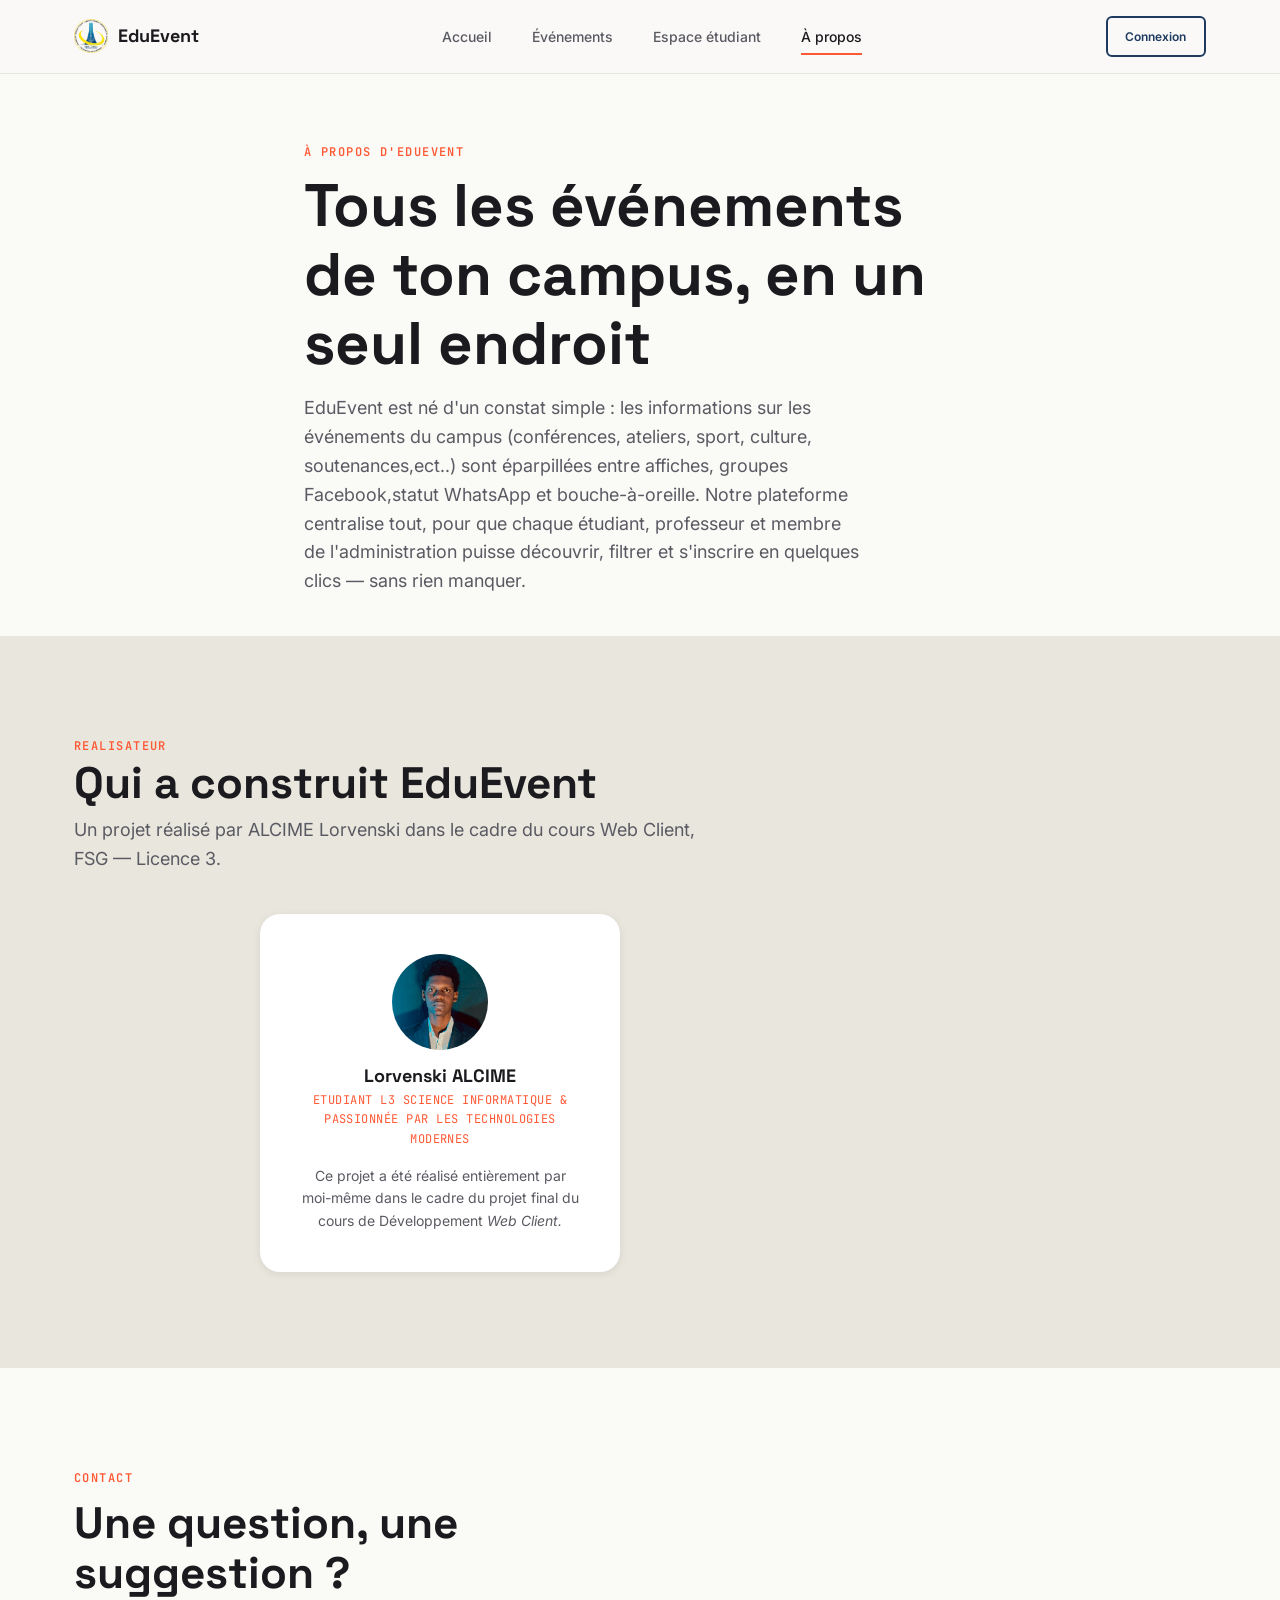
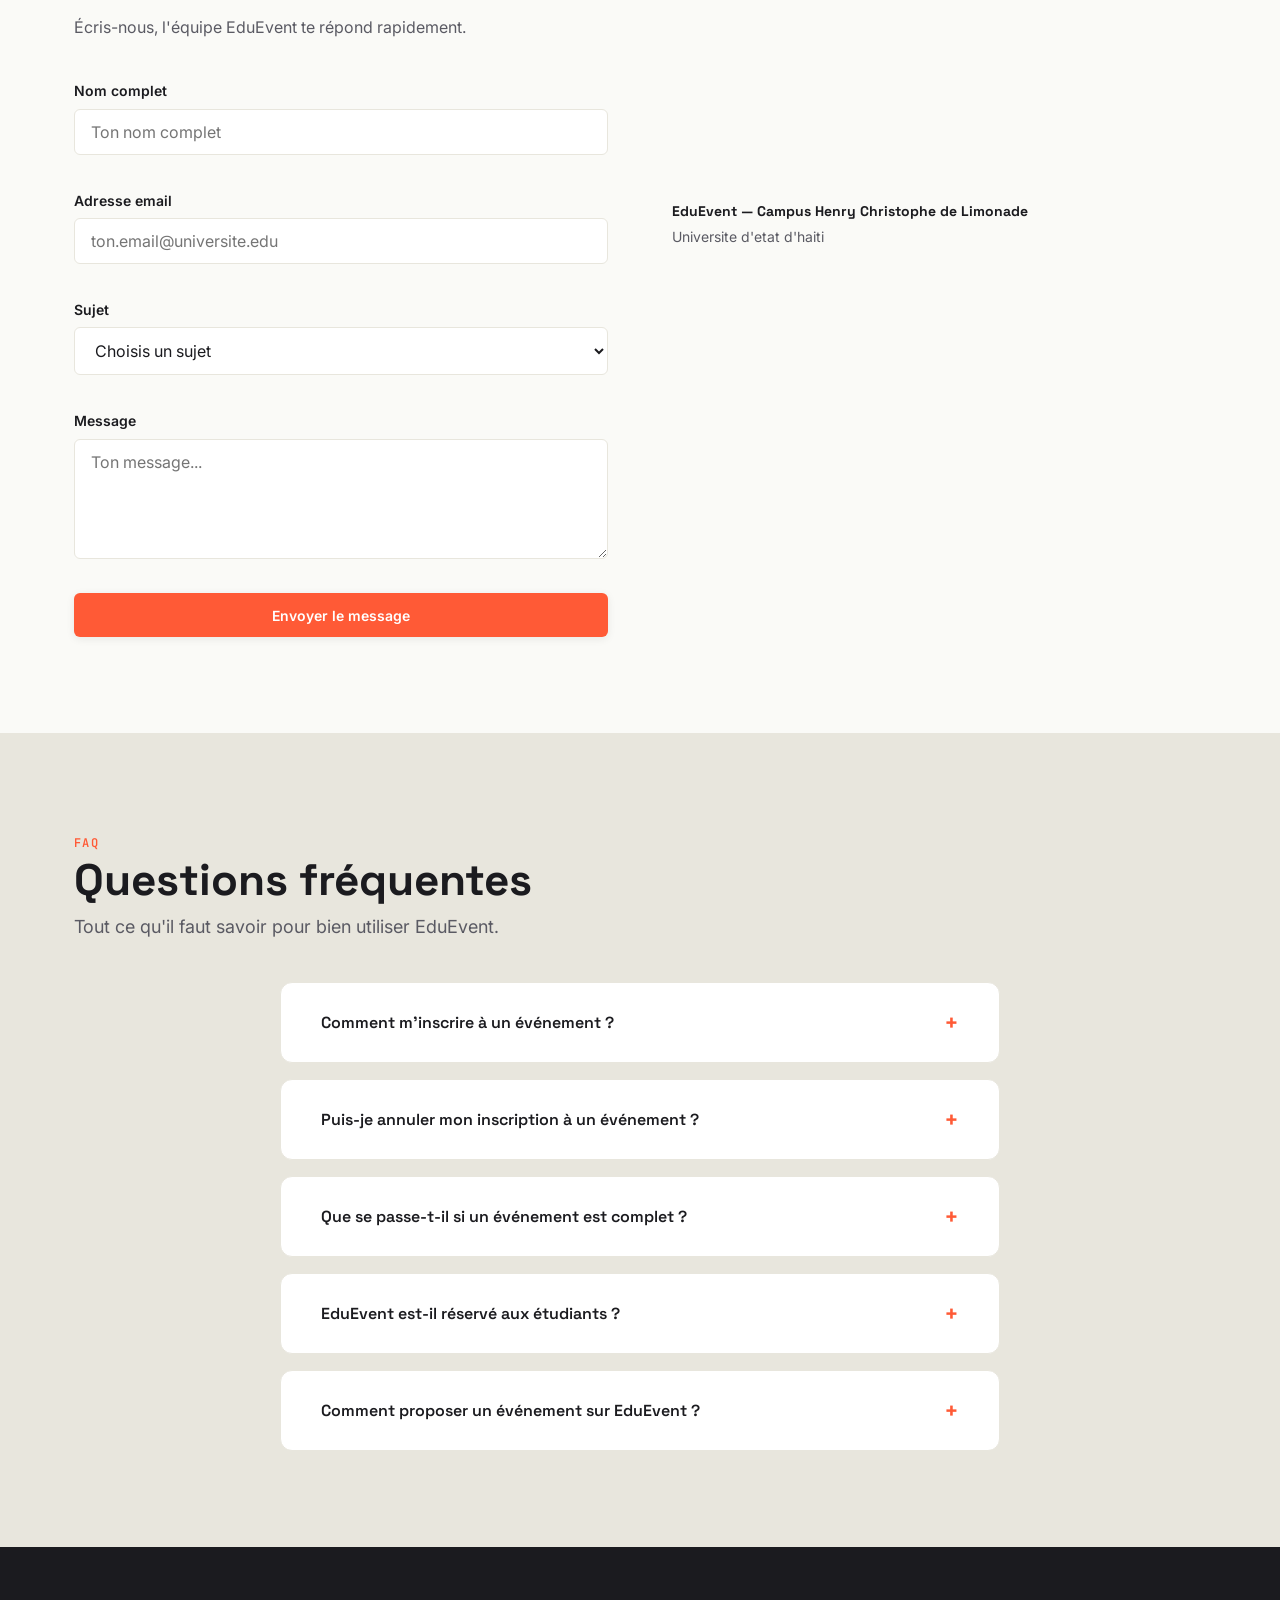
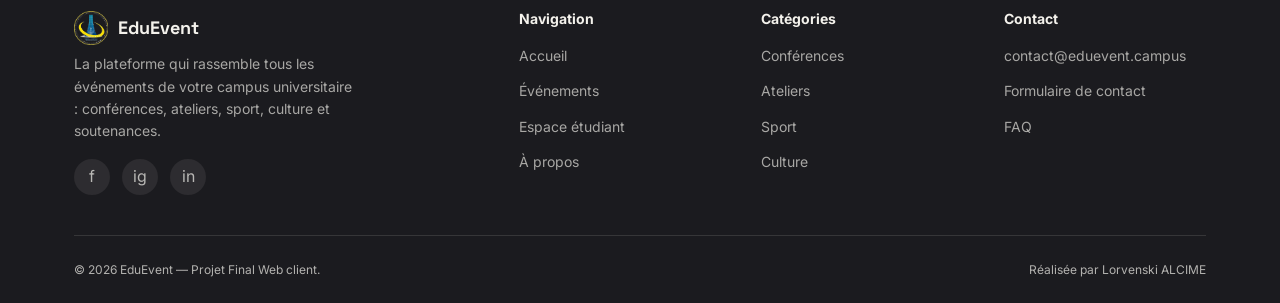
==== commit 26222559: "Mise à jour du projet" ====
--- a/a-propos.html
+++ b/a-propos.html
@@ -26,11 +26,12 @@
       <ul class="nav-links" id="navLinks">
         <li><a href="index.html">Accueil</a></li>
         <li><a href="evenements.html">Événements</a></li>
+        <li><a href="profil.html">Espace étudiant</a></li>
         <li><a href="a-propos.html" class="active">À propos</a></li>
       </ul>
 
       <div class="nav-actions">
-        <a href="profil.html" class="btn btn-secondary btn-sm">Connexion</a>
+        <a href="profil.html" class="btn btn-secondary btn-sm" id="navProfilLink">Connexion</a>
       </div>
     </nav>
   </header>
@@ -65,8 +66,9 @@
           <article class="team-card">
             <img class="team-photo" src="images/events/Lorvensky.jpg" alt="Photo de Lorvensky">
             <h3 class="team-name">Lorvenski ALCIME</h3>
-            <span class="team-role">Développement Front-End &amp; Structure du projet</span>
-            <p class="team-bio">En charge de l'architecture du site, de l'intégration HTML/CSS et de la logique JavaScript des pages principales.</p>
+            <span class="team-role">Etudiant L3 science informatique &amp; passionnée par les technologies modernes</span>
+            <p class="team-bio">Ce projet a été réalisé entièrement par moi-même dans le cadre du projet final du cours de Développement <em>Web Client.</em>
+</p>
           </article>
 
         </div>
@@ -122,20 +124,22 @@
         </div>
 
         <div class="map-wrap">
-          <div class="map-simulated" role="img" aria-label="Carte stylisée du campus Henry Christophe">
-            <div class="map-grid-lines"></div>
-            <div class="map-pin map-pin--main">
-              <span class="map-pin-dot"></span>
-              <span class="map-pin-label">CHCL</span>
-            </div>
-            <div class="map-pin map-pin--secondary" style="top: 30%; left: 25%;"></div>
-            <div class="map-pin map-pin--secondary" style="top: 65%; left: 70%;"></div>
-            <div class="map-pin map-pin--secondary" style="top: 20%; left: 75%;"></div>
-          </div>
+          <iframe 
+  src="https://www.google.com/maps/embed?pb=!1m18!1m12!1m3!1d3099.886015686521!2d-72.07347504571133!3d19.655115487701888!2m3!1f0!2f0!3f0!3m2!1i1024!2i768!4f13.1!3m3!1m2!1s0x8eb6ce8cee14f2f3%3A0x393e1286c52e1b74!2sUniversit%C3%A9%20d&#39;%C3%89tat%20d&#39;Ha%C3%AFti%2C%20Campus%20Henri%20Christophe%20de%20Limonade!5e0!3m2!1sen!2sht!4v1784838452430!5m2!1sen!2sht"
+  class="map-google"
+  width="100%"
+  height="320"
+  style="border:0;"
+  allowfullscreen=""
+  loading="lazy"
+  referrerpolicy="strict-origin-when-cross-origin"
+  title="Localisation du Campus FSG">
+</iframe>
+
+          
           <div class="map-info">
-            <strong>EduEvent — campus Henry Christophe de </strong>
-            <span>Faculté des Sciences et de Génie (FSG)</span>
-            <span>Département Informatique</span>
+            <strong>EduEvent — Campus Henry Christophe de Limonade </strong>
+            <span>Universite d'etat d'haiti</span>
           </div>
         </div>
 
--- a/css/style.css
+++ b/css/style.css
@@ -1622,28 +1622,30 @@
 }
 
 .map-simulated {
-  position: relative;
+  .map-google {
+  width: 100%;
   height: 320px;
+  border: none;
   border-radius: var(--radius-lg);
-  background: linear-gradient(135deg, var(--color-navy) 0%, #16314f 100%);
-  overflow: hidden;
+}
 }
 
 .map-grid-lines {
-  position: absolute;
-  inset: 0;
-  background-image:
-    linear-gradient(rgba(255,255,255,0.06) 1px, transparent 1px),
-    linear-gradient(90deg, rgba(255,255,255,0.06) 1px, transparent 1px);
-  background-size: 32px 32px;
+  .map-google {
+  width: 100%;
+  height: 320px;
+  border: none;
+  border-radius: var(--radius-lg);
+}
 }
 
 .map-pin {
-  position: absolute;
-  display: flex;
-  flex-direction: column;
-  align-items: center;
-  gap: 0.3rem;
+  .map-google {
+  width: 100%;
+  height: 320px;
+  border: none;
+  border-radius: var(--radius-lg);
+}
 }
 
 .map-pin--main {
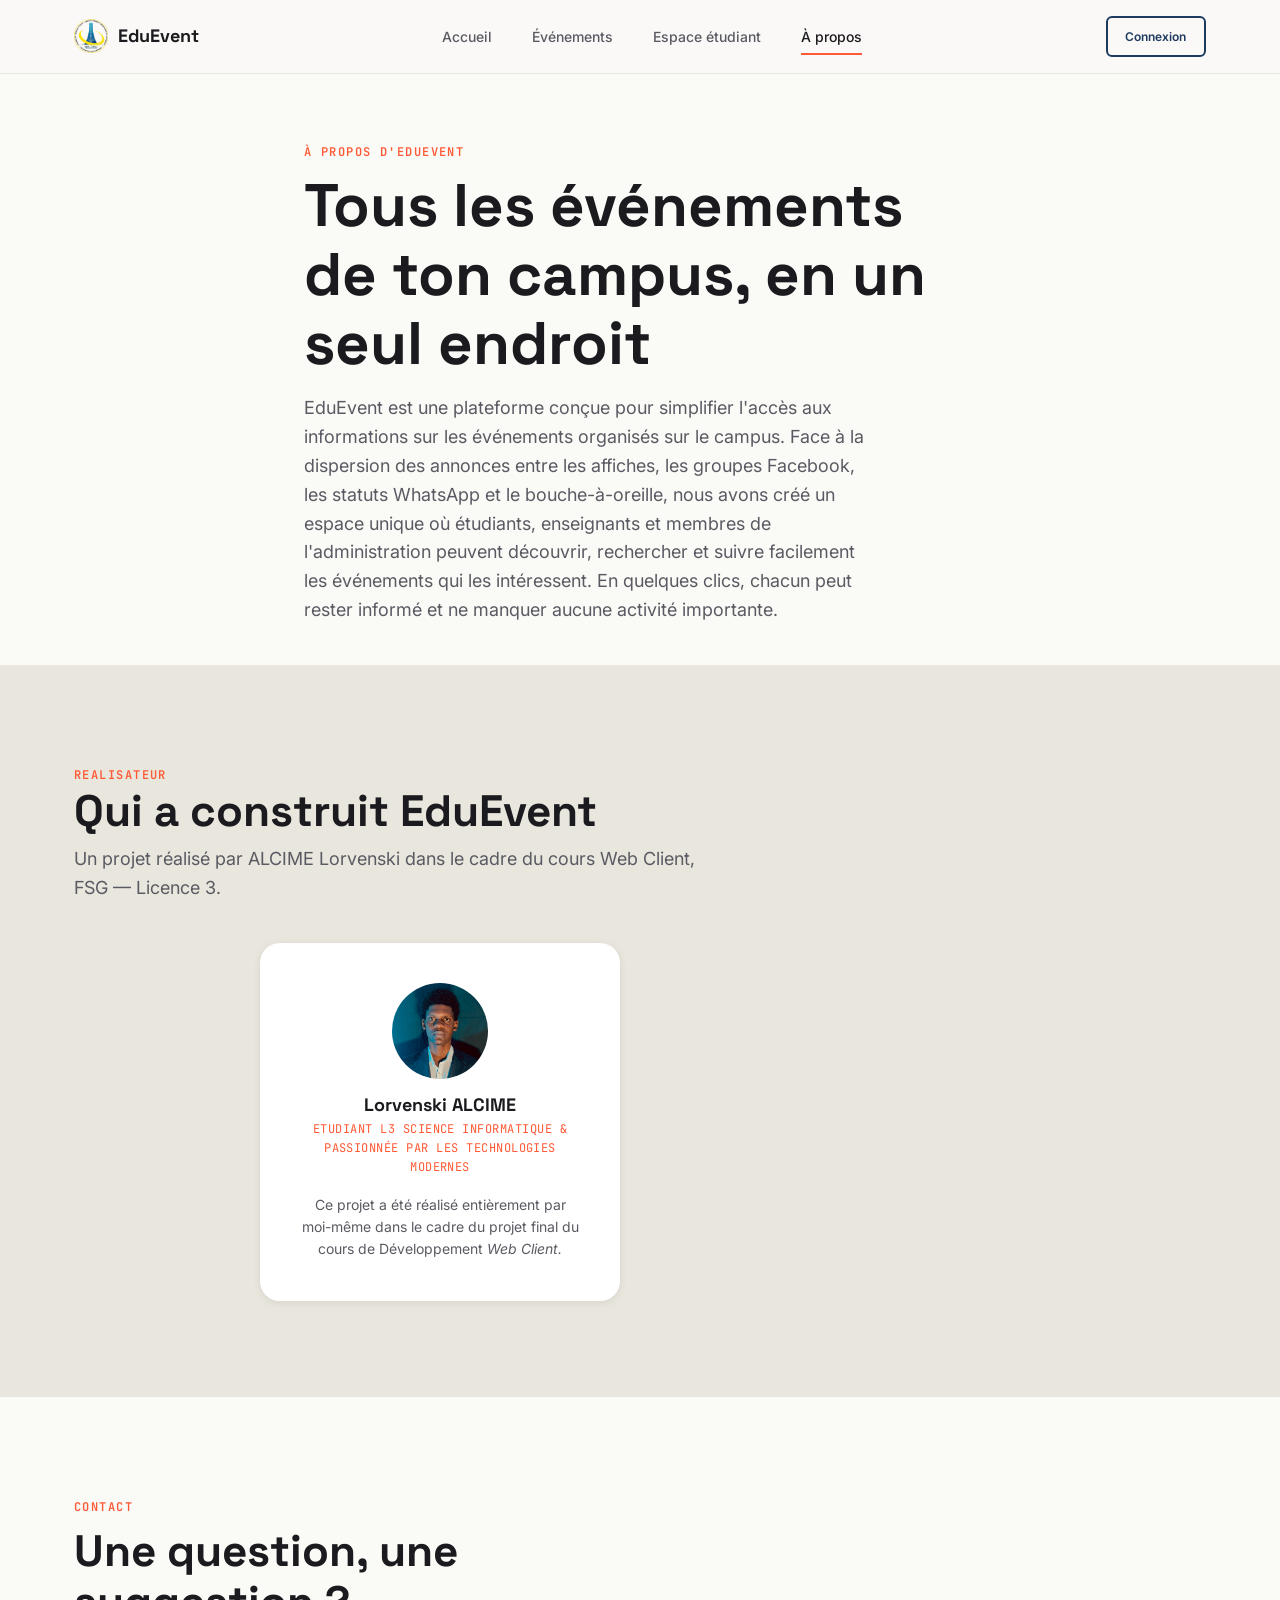
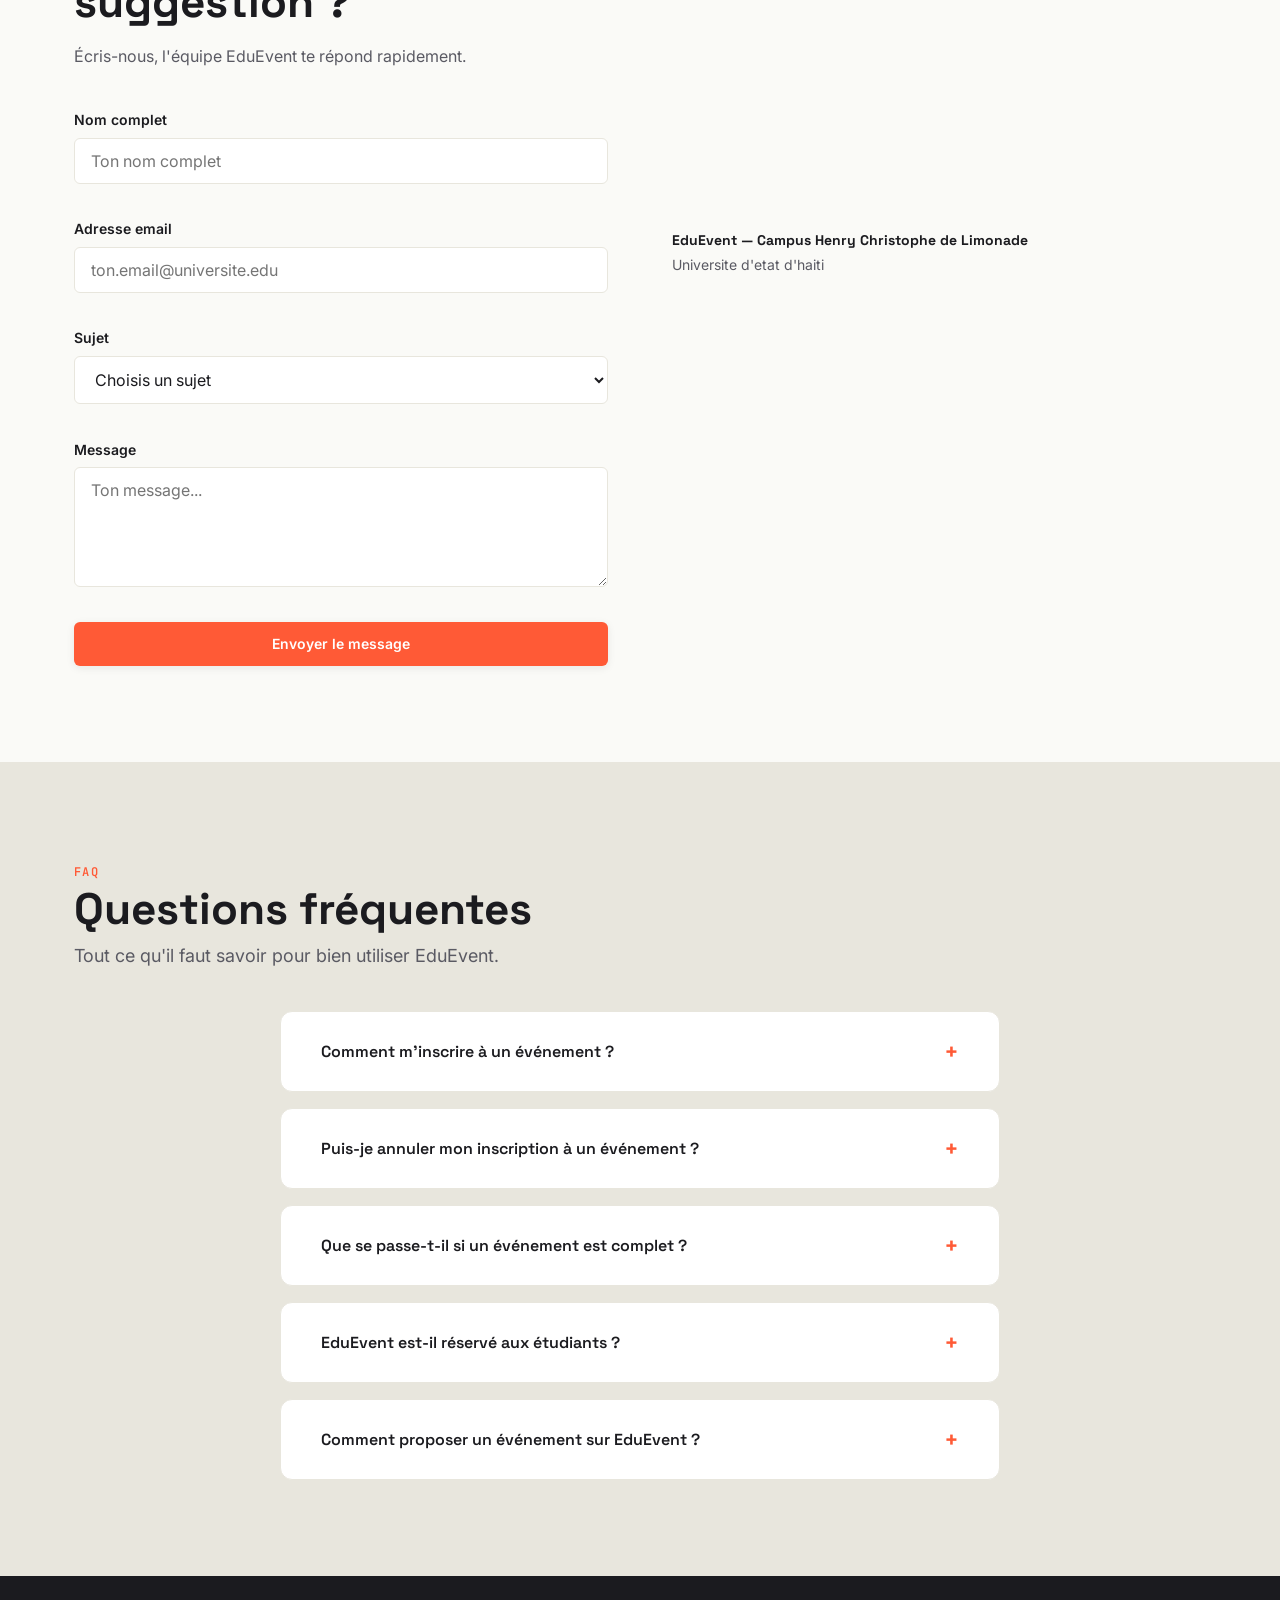
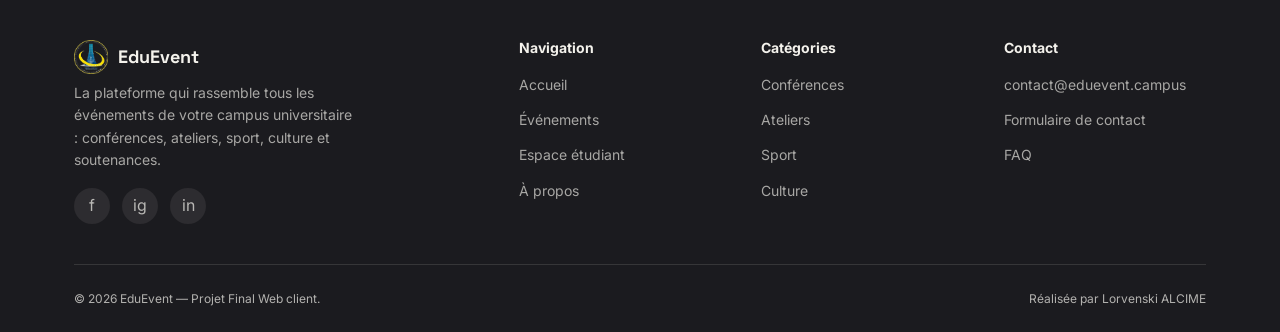
==== commit a993c5b2: "ajout option image profil" ====
--- a/a-propos.html
+++ b/a-propos.html
@@ -44,11 +44,12 @@
         <span class="eyebrow">À propos d'EduEvent</span>
         <h1>Tous les événements de ton campus, en un seul endroit</h1>
         <p>
-          EduEvent est né d'un constat simple : les informations sur les événements du campus
-          (conférences, ateliers, sport, culture, soutenances,ect..) sont éparpillées entre affiches,
-          groupes Facebook,statut WhatsApp et bouche-à-oreille. Notre plateforme centralise tout, pour que chaque
-          étudiant, professeur et membre de l'administration puisse découvrir, filtrer et s'inscrire
-          en quelques clics — sans rien manquer.
+          EduEvent est une plateforme conçue pour simplifier l'accès aux informations sur les événements organisés sur le campus.
+           Face à la dispersion des annonces entre les affiches, les groupes Facebook, les statuts WhatsApp et le bouche-à-oreille,
+            nous avons créé un espace unique où étudiants, enseignants et membres de l'administration peuvent découvrir,
+             rechercher et suivre facilement les événements qui les intéressent. En quelques clics,
+              chacun peut rester informé et ne manquer aucune activité importante.
+
         </p>
       </div>
     </section>
--- a/css/style.css
+++ b/css/style.css
@@ -420,7 +420,7 @@
 /* --- Ticket d'événement (signature visuelle) --- */
 .ticket-card {
   display: grid;
-  grid-template-columns: 1fr auto;
+  grid-template-columns: 1fr;
   background-color: var(--color-white);
   border-radius: var(--radius-md);
   overflow: hidden;
@@ -492,41 +492,7 @@
   margin-top: 0.5rem;
 }
 
-/* Le talon perforé, façon vrai billet */
-.ticket-stub {
-  width: 64px;
-  background-color: var(--color-navy);
-  display: flex;
-  align-items: center;
-  justify-content: center;
-  position: relative;
-  border-left: 2px dashed rgba(244, 242, 236, 0.35);
-}
-
-.ticket-stub::before,
-.ticket-stub::after {
-  content: '';
-  position: absolute;
-  width: 18px;
-  height: 18px;
-  background-color: var(--color-paper);
-  border-radius: 50%;
-  left: -9px;
-}
-
-.ticket-stub::before { top: -9px; }
-.ticket-stub::after { bottom: -9px; }
-
-.ticket-stub-label {
-  font-family: var(--font-mono);
-  font-size: var(--fs-xs);
-  font-weight: 600;
-  color: var(--text-on-dark);
-  letter-spacing: 0.1em;
-  text-transform: uppercase;
-  writing-mode: vertical-rl;
-  transform: rotate(180deg);
-}
+
 
 /* --- Badge places restantes --- */
 .badge-places {
@@ -1750,3 +1716,24 @@
 .accordion-item.is-open .accordion-content {
   max-height: 300px;
 }
+/* champ upload photo de profil */
+input[type="file"] {
+  padding: 0.5rem;
+  border: 1.5px dashed var(--color-beige);
+  border-radius: var(--radius-sm);
+  background-color: var(--color-white);
+  width: 100%;
+  cursor: pointer;
+  font-size: var(--fs-sm);
+  color: var(--text-secondary);
+}
+
+input[type="file"]:hover {
+  border-color: var(--color-navy);
+}
+
+.form-hint {
+  font-size: var(--fs-xs);
+  color: var(--text-secondary);
+  margin-top: 0.2rem;
+}
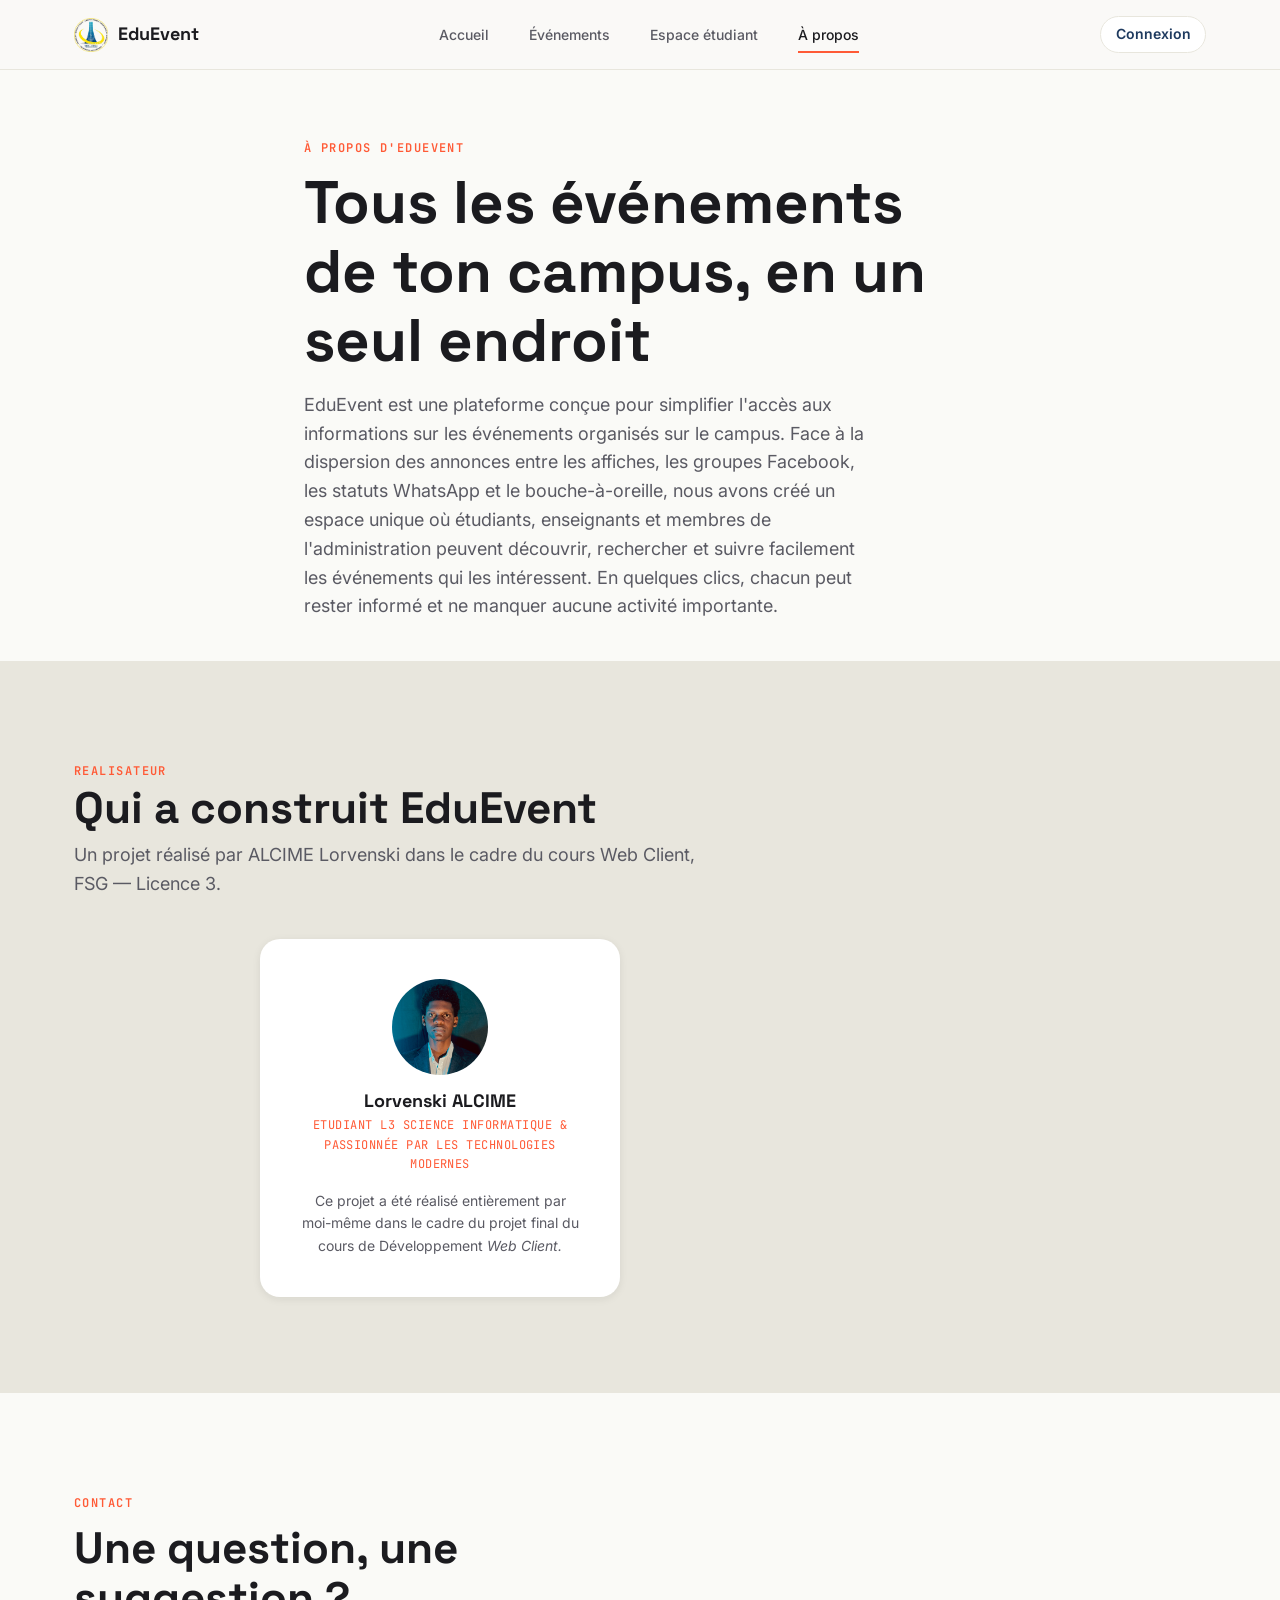
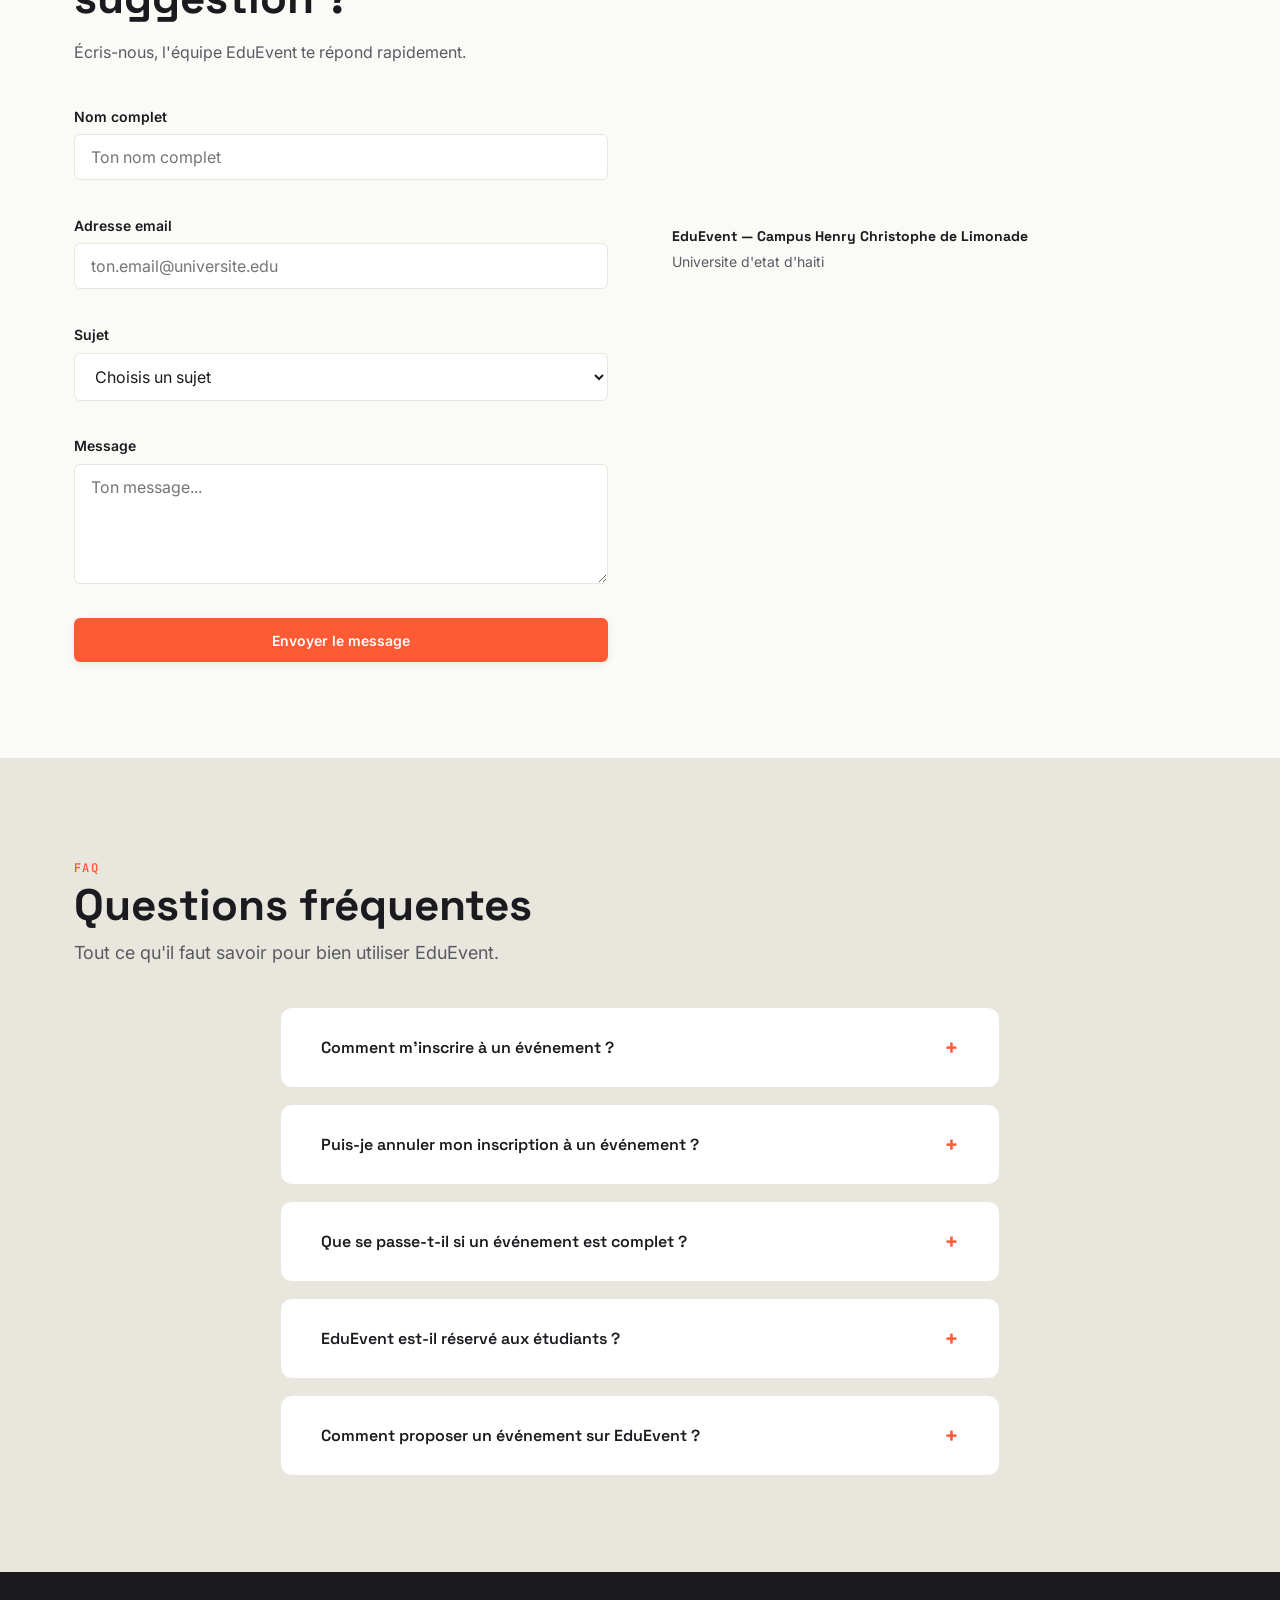
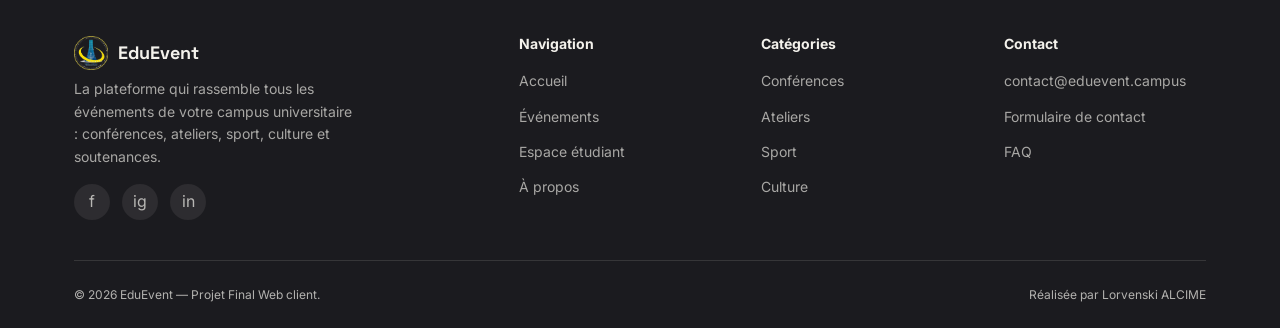
==== commit d018296e: "fixation image de profil" ====
--- a/a-propos.html
+++ b/a-propos.html
@@ -31,7 +31,10 @@
       </ul>
 
       <div class="nav-actions">
-        <a href="profil.html" class="btn btn-secondary btn-sm" id="navProfilLink">Connexion</a>
+        <a href="profil.html" class="nav-profil-btn" id="navProfilLink">
+  <img src="images/avatar-default.jpg" alt="Profil" class="nav-profil-photo" id="navProfilPhoto">
+  <span id="navProfilTexte">Connexion</span>
+</a>
       </div>
     </nav>
   </header>
--- a/css/style.css
+++ b/css/style.css
@@ -1736,4 +1736,64 @@
   font-size: var(--fs-xs);
   color: var(--text-secondary);
   margin-top: 0.2rem;
+}
+
+/* bouton profil nav */
+.nav-profil-btn {
+  display: flex;
+  align-items: center;
+  gap: 0.5rem;
+  padding: 0.4rem 0.9rem;
+  border-radius: 999px;
+  border: 1.5px solid var(--color-beige);
+  background-color: var(--color-white);
+  color: var(--color-navy);
+  font-weight: 600;
+  font-size: var(--fs-sm);
+  transition: border-color 0.15s ease;
+}
+
+.nav-profil-btn:hover {
+  border-color: var(--color-navy);
+}
+
+.nav-profil-photo {
+  width: 28px;
+  height: 28px;
+  border-radius: 50%;
+  object-fit: cover;
+  display: none; /* cachée par défaut, visible seulement si connecté */
+}
+/* modification photo de profil */
+.profile-photo-wrap {
+  position: relative;
+  width: 84px;
+  height: 84px;
+  flex-shrink: 0;
+}
+
+.profile-photo-wrap .profile-photo {
+  width: 100%;
+  height: 100%;
+}
+
+.change-photo-btn {
+  position: absolute;
+  bottom: 0;
+  right: 0;
+  width: 26px;
+  height: 26px;
+  background-color: var(--color-coral);
+  border-radius: 50%;
+  display: flex;
+  align-items: center;
+  justify-content: center;
+  font-size: 13px;
+  cursor: pointer;
+  border: 2px solid var(--color-white);
+  transition: background-color 0.15s ease;
+}
+
+.change-photo-btn:hover {
+  background-color: var(--color-coral-dark);
 }
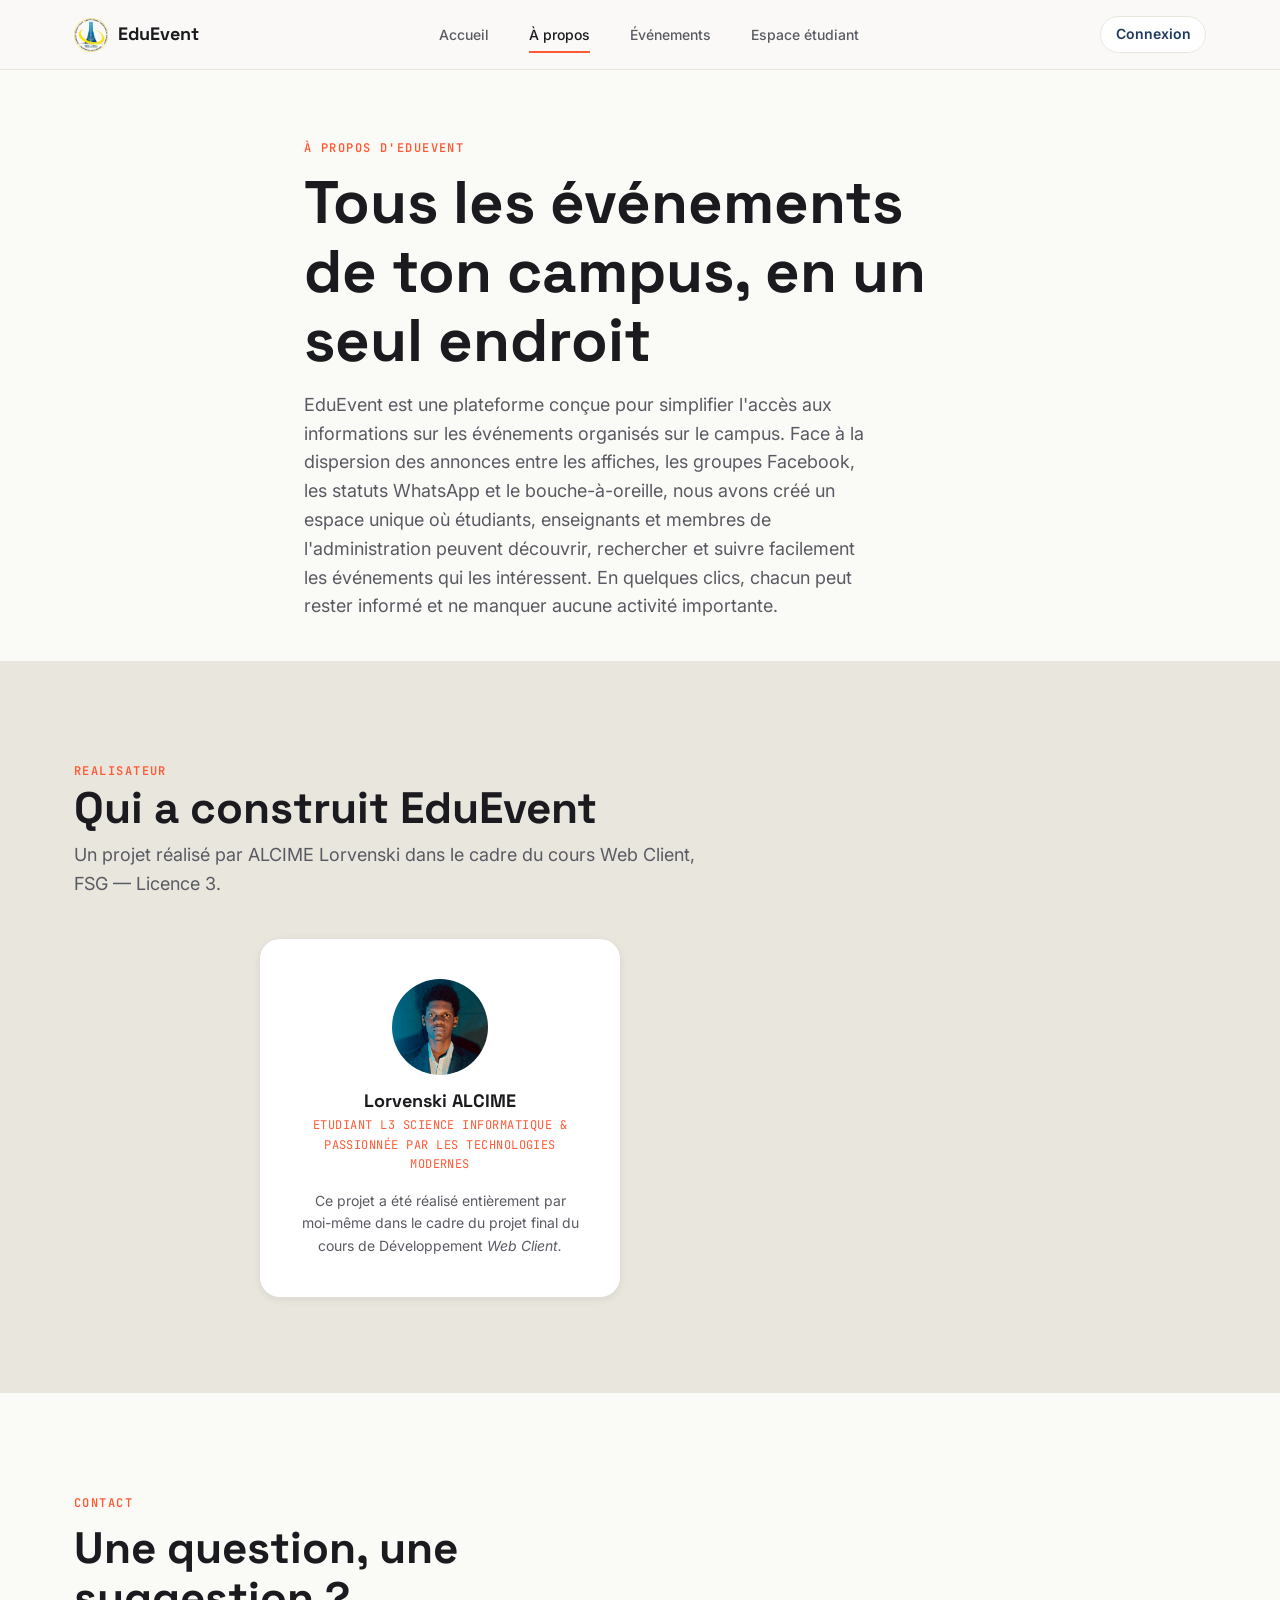
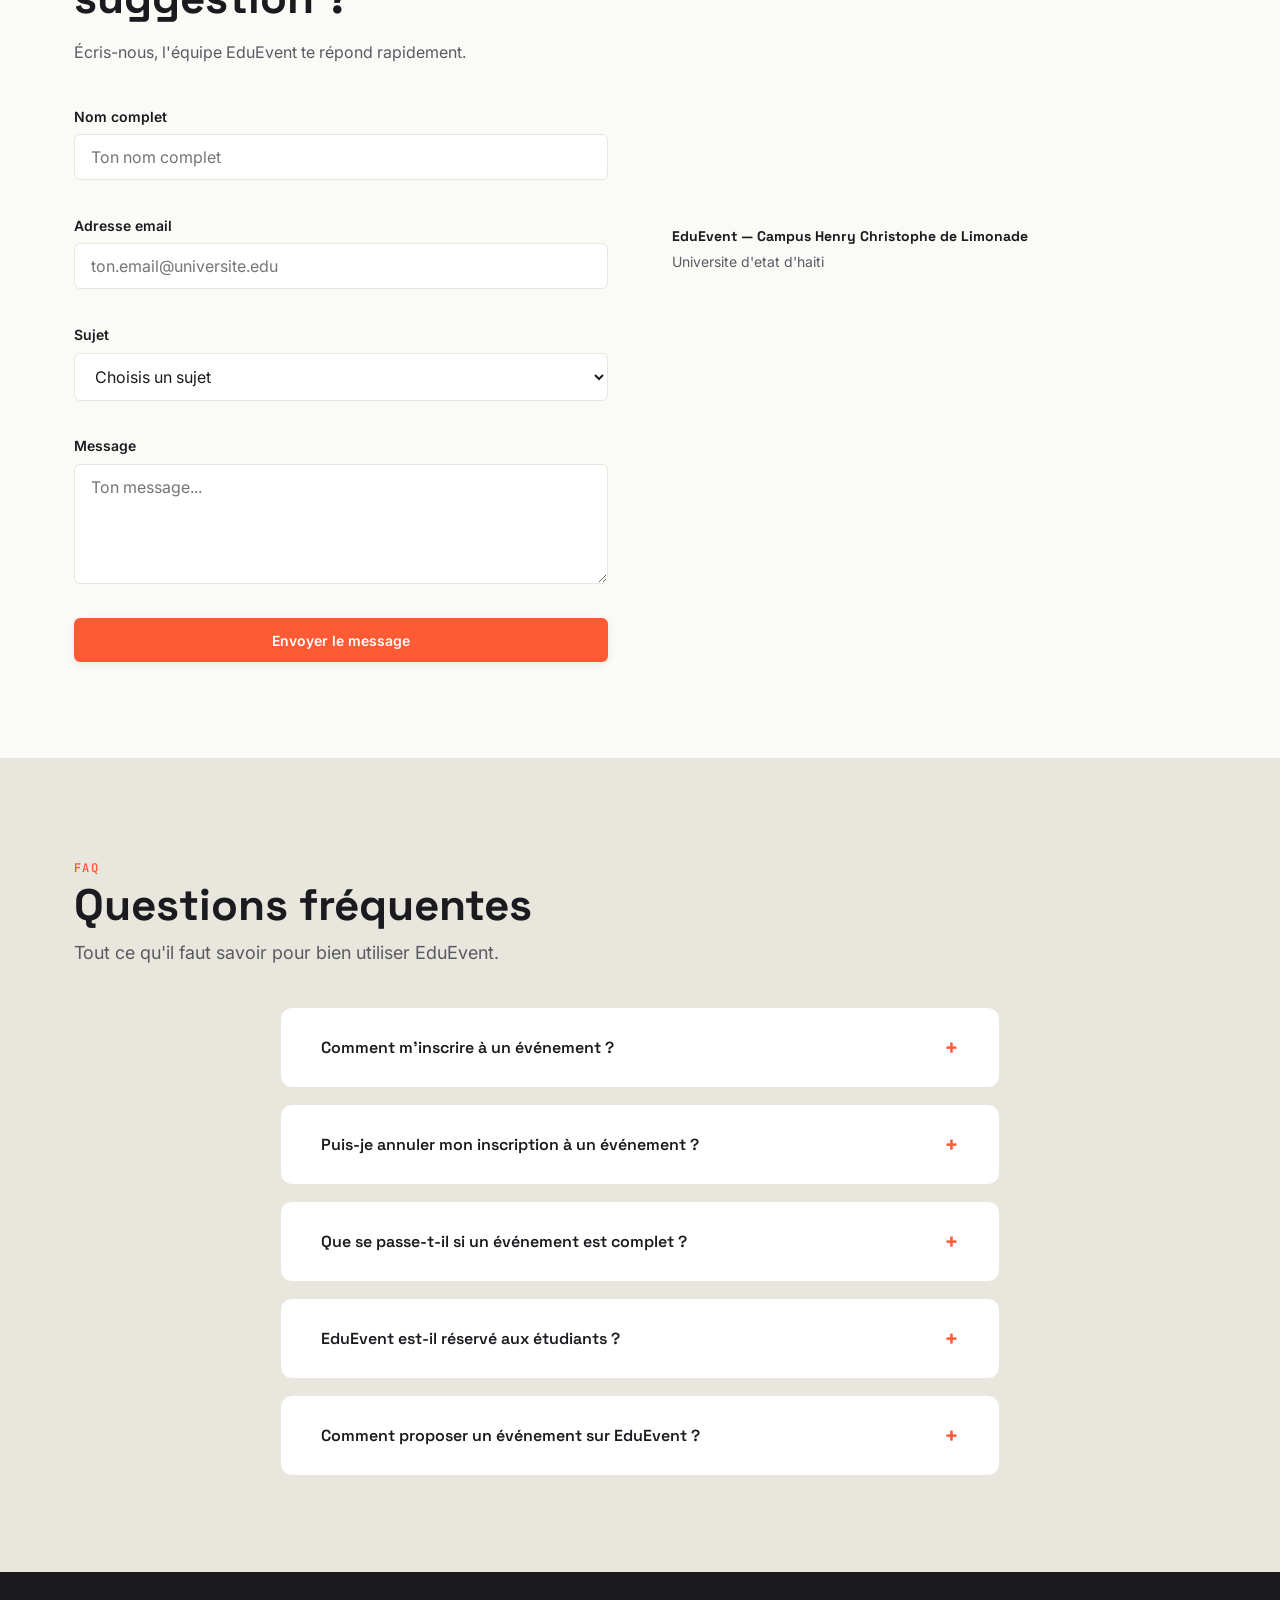
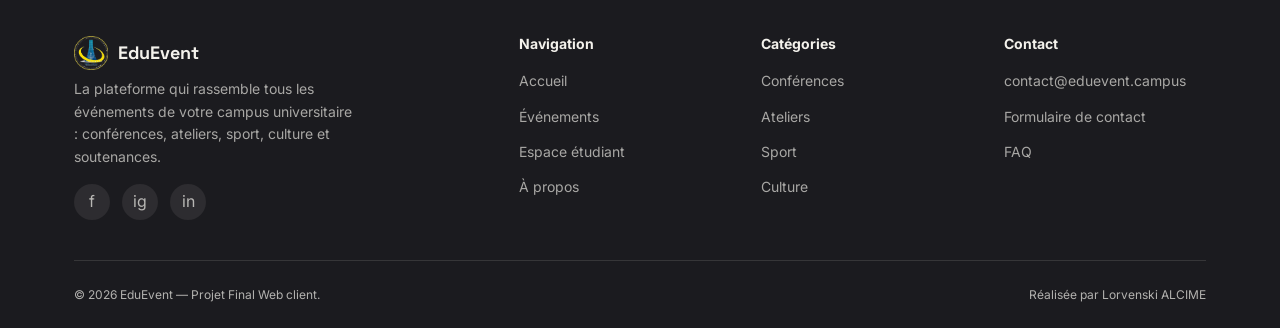
==== commit 8f662710: "Mise à jour nav" ====
--- a/a-propos.html
+++ b/a-propos.html
@@ -25,9 +25,9 @@
 
       <ul class="nav-links" id="navLinks">
         <li><a href="index.html">Accueil</a></li>
+        <li><a href="a-propos.html" class="active">À propos</a></li>
         <li><a href="evenements.html">Événements</a></li>
         <li><a href="profil.html">Espace étudiant</a></li>
-        <li><a href="a-propos.html" class="active">À propos</a></li>
       </ul>
 
       <div class="nav-actions">
